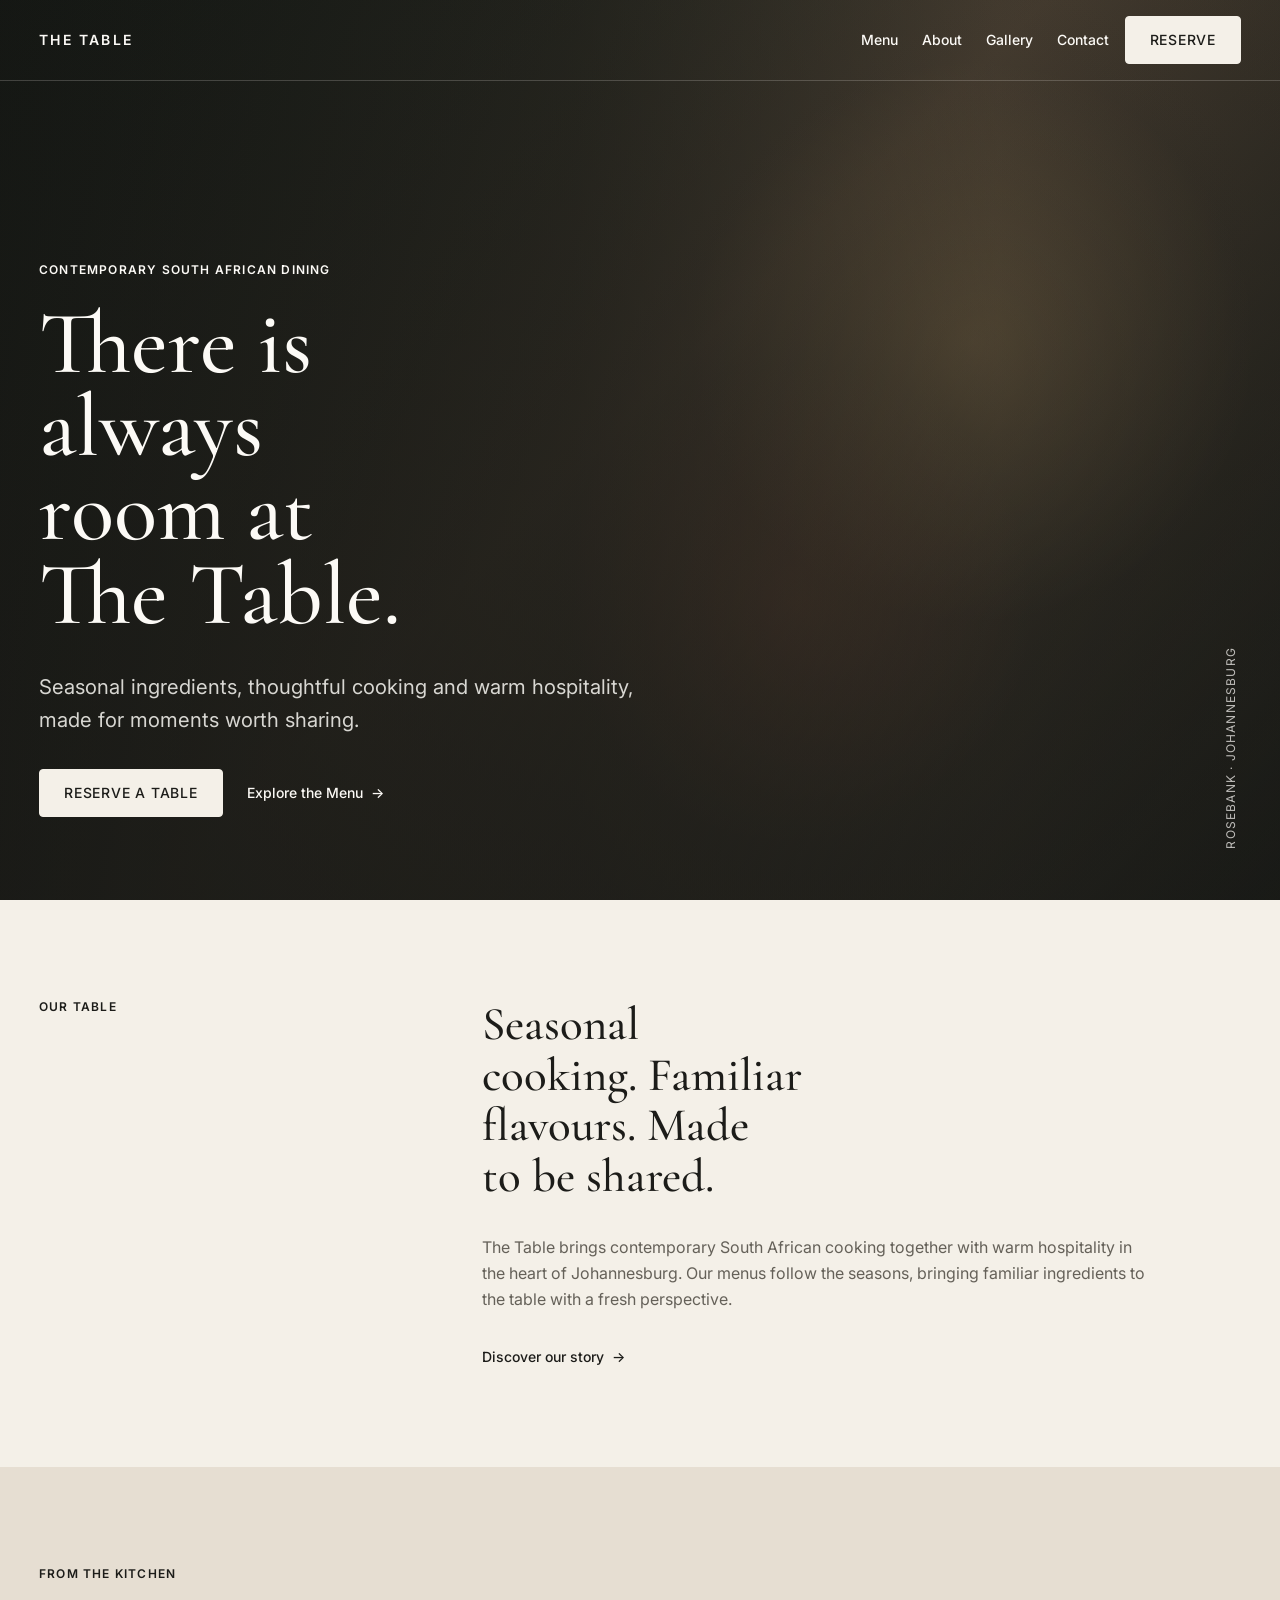
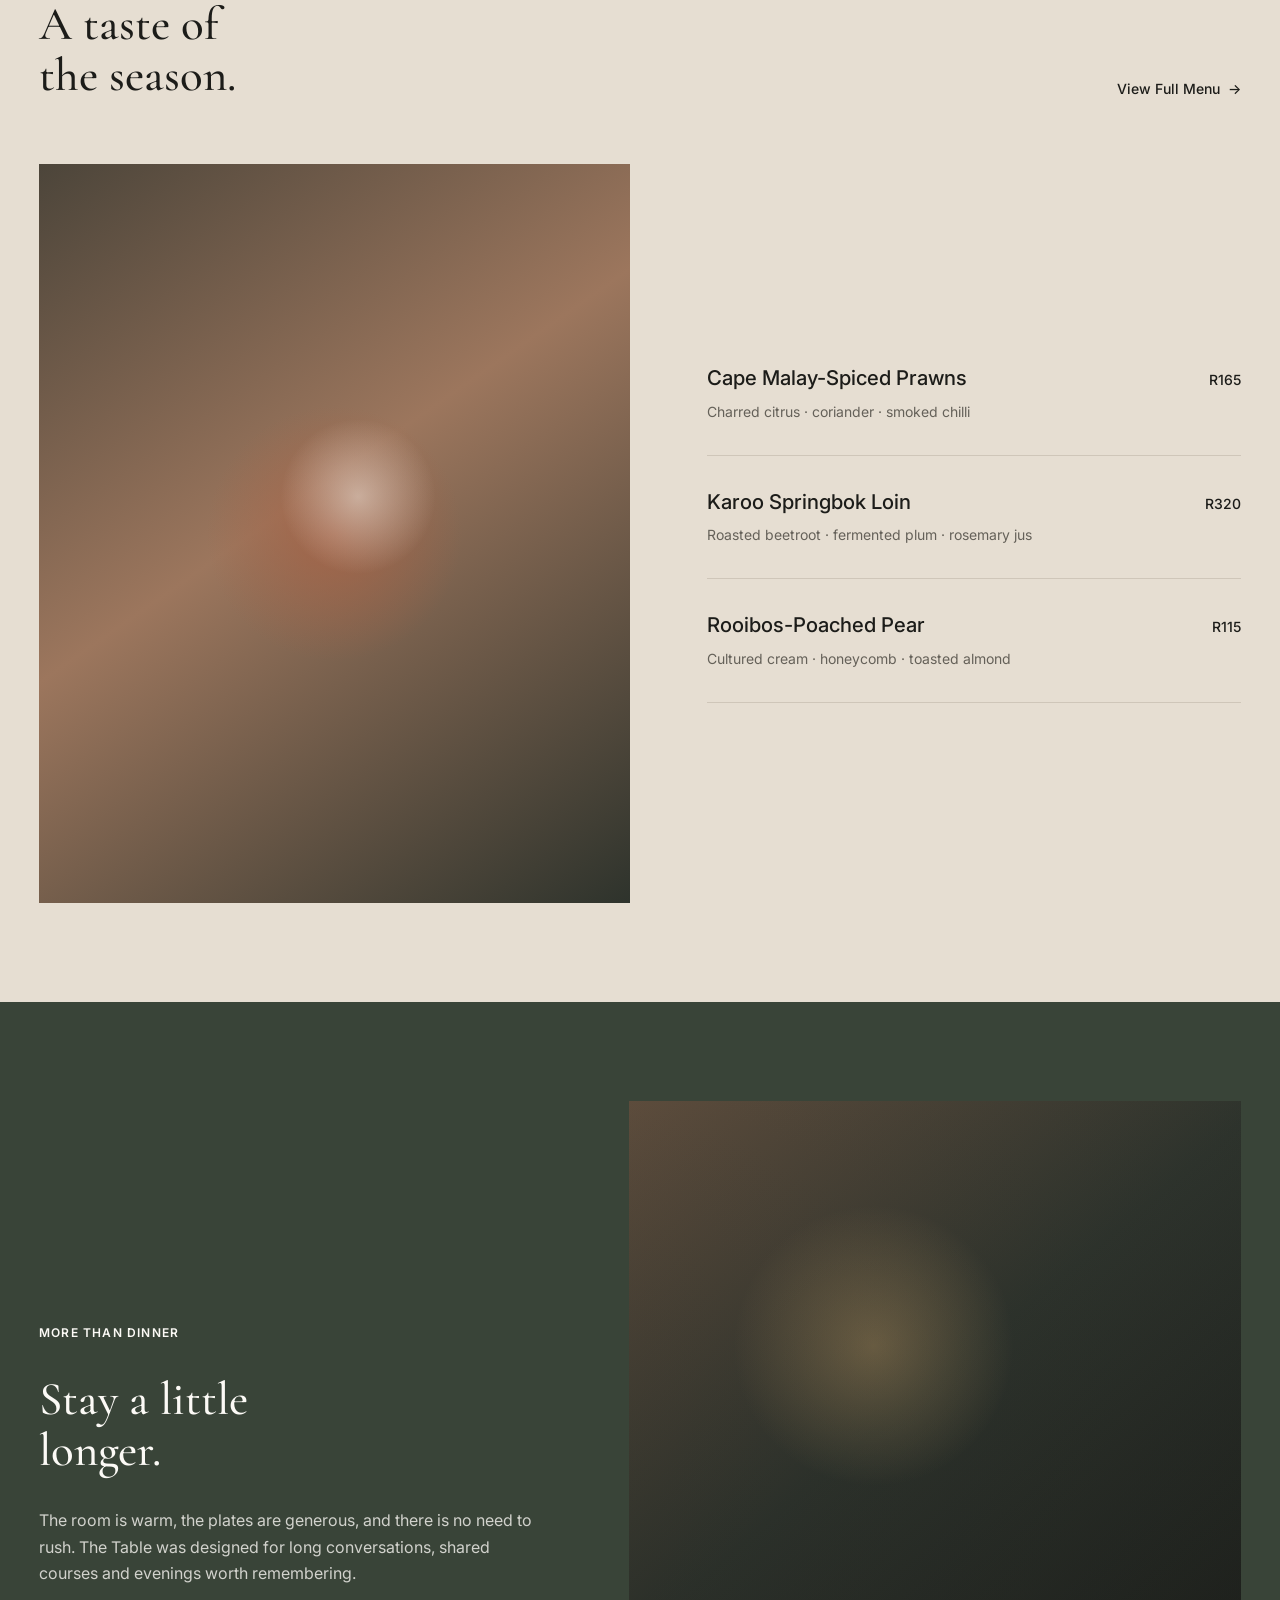
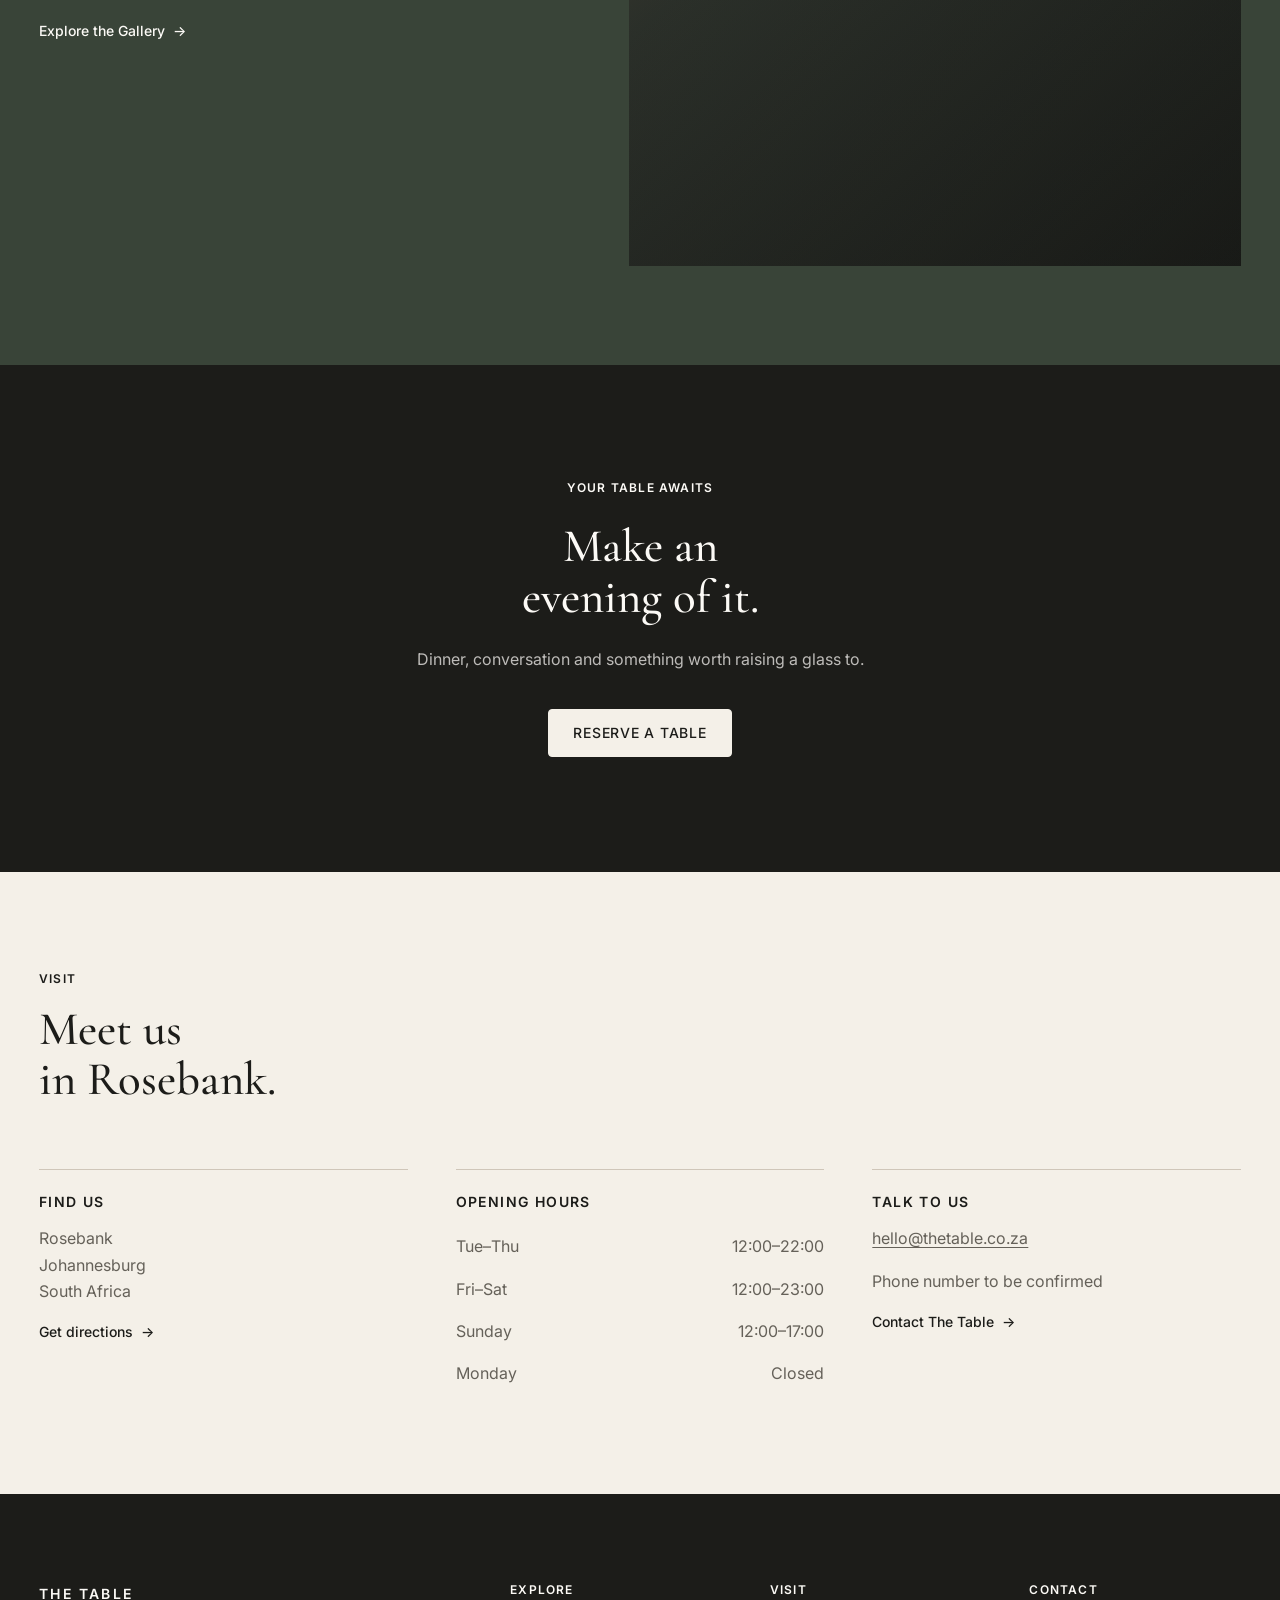
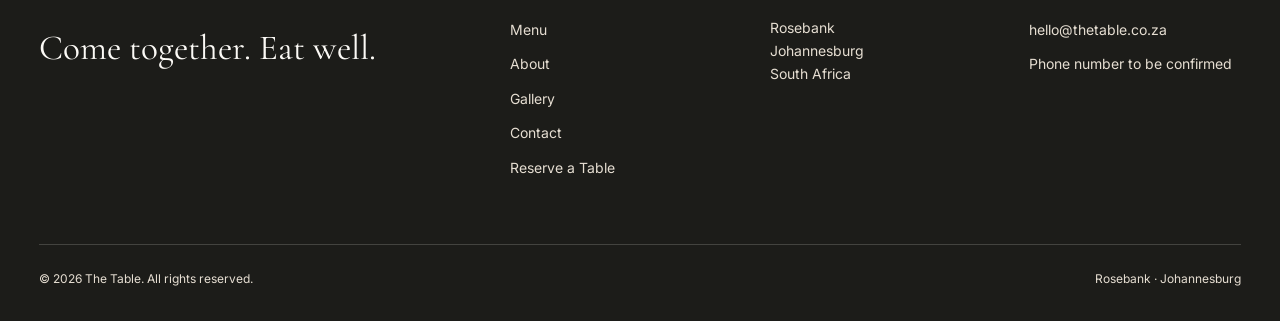
==== index.html @ 28e7a20c "Initial commit for V1" ====
<!DOCTYPE html>
<html lang="en">
  <head>
    <meta charset="utf-8">
    <meta name="viewport" content="width=device-width, initial-scale=1">
    <meta name="description" content="The Table is a contemporary South African restaurant in Rosebank, Johannesburg, centred on seasonal cooking and warm hospitality.">
    <meta name="theme-color" content="#1c1c19">
    <title>The Table | Contemporary South African Dining</title>

    <link rel="preconnect" href="https://fonts.googleapis.com">
    <link rel="preconnect" href="https://fonts.gstatic.com" crossorigin>
    <link href="https://fonts.googleapis.com/css2?family=Cormorant+Garamond:wght@400;500;600&family=Inter:wght@400;500;600&display=swap" rel="stylesheet">

    <link rel="stylesheet" href="css/reset.css">
    <link rel="stylesheet" href="css/tokens.css">
    <link rel="stylesheet" href="css/base.css">
    <link rel="stylesheet" href="css/layout.css">
    <link rel="stylesheet" href="css/components.css">
    <link rel="stylesheet" href="css/utilities.css">
    <link rel="stylesheet" href="css/pages/home.css">
  </head>

  <body>
    <a class="skip-link" href="#main-content">Skip to main content</a>

    <header class="site-header site-header--overlay">
      <div class="container site-header__inner">
        <a class="site-header__brand" href="index.html" aria-label="The Table home">THE TABLE</a>

        <nav class="site-nav" aria-label="Primary navigation">
          <ul class="site-nav__list" role="list">
            <li><a class="site-nav__link" href="menu.html">Menu</a></li>
            <li><a class="site-nav__link" href="about.html">About</a></li>
            <li><a class="site-nav__link" href="gallery.html">Gallery</a></li>
            <li><a class="site-nav__link" href="contact.html">Contact</a></li>
          </ul>
        </nav>

        <div class="site-header__actions">
          <a class="button button--primary" href="reservations.html">Reserve</a>
        </div>
      </div>
    </header>

    <main id="main-content">
      <section class="home-hero" aria-labelledby="home-hero-title">
        <div class="home-hero__media" aria-hidden="true"></div>
        <div class="container home-hero__inner">
          <div class="home-hero__content">
            <p class="eyebrow home-hero__eyebrow">Contemporary South African Dining</p>
            <h1 id="home-hero-title" class="home-hero__title">There is always room at The Table.</h1>
            <p class="home-hero__copy">Seasonal ingredients, thoughtful cooking and warm hospitality, made for moments worth sharing.</p>
            <div class="home-hero__actions">
              <a class="button button--hero-primary" href="reservations.html">Reserve a Table</a>
              <a class="text-link home-hero__text-link" href="menu.html">
                Explore the Menu
                <span class="text-link__arrow" aria-hidden="true">→</span>
              </a>
            </div>
          </div>

          <p class="home-hero__location">Rosebank · Johannesburg</p>
        </div>
      </section>

      <section class="section home-intro" aria-labelledby="home-intro-title">
        <div class="container home-intro__grid">
          <div>
            <p class="eyebrow">Our Table</p>
          </div>

          <div class="home-intro__content">
            <h2 id="home-intro-title">Seasonal cooking. Familiar flavours. Made to be shared.</h2>
            <p>The Table brings contemporary South African cooking together with warm hospitality in the heart of Johannesburg. Our menus follow the seasons, bringing familiar ingredients to the table with a fresh perspective.</p>
            <a class="text-link" href="about.html">
              Discover our story
              <span class="text-link__arrow" aria-hidden="true">→</span>
            </a>
          </div>
        </div>
      </section>

      <section class="section home-featured" aria-labelledby="home-featured-title">
        <div class="container">
          <div class="home-featured__heading">
            <div>
              <p class="eyebrow">From the Kitchen</p>
              <h2 id="home-featured-title">A taste of the season.</h2>
            </div>
            <a class="text-link home-featured__desktop-link" href="menu.html">
              View Full Menu
              <span class="text-link__arrow" aria-hidden="true">→</span>
            </a>
          </div>

          <div class="home-featured__layout">
            <figure class="home-featured__media">
              <div class="home-featured__media-surface" aria-hidden="true"></div>
            </figure>

            <div class="home-featured__dishes">
              <article class="featured-dish">
                <div class="featured-dish__header">
                  <h3 class="featured-dish__name">Cape Malay-Spiced Prawns</h3>
                  <p class="featured-dish__price">R165</p>
                </div>
                <p class="featured-dish__description">Charred citrus · coriander · smoked chilli</p>
              </article>

              <article class="featured-dish">
                <div class="featured-dish__header">
                  <h3 class="featured-dish__name">Karoo Springbok Loin</h3>
                  <p class="featured-dish__price">R320</p>
                </div>
                <p class="featured-dish__description">Roasted beetroot · fermented plum · rosemary jus</p>
              </article>

              <article class="featured-dish">
                <div class="featured-dish__header">
                  <h3 class="featured-dish__name">Rooibos-Poached Pear</h3>
                  <p class="featured-dish__price">R115</p>
                </div>
                <p class="featured-dish__description">Cultured cream · honeycomb · toasted almond</p>
              </article>

              <a class="text-link home-featured__mobile-link" href="menu.html">
                View Full Menu
                <span class="text-link__arrow" aria-hidden="true">→</span>
              </a>
            </div>
          </div>
        </div>
      </section>

      <section class="section home-atmosphere" aria-labelledby="home-atmosphere-title">
        <div class="container home-atmosphere__grid">
          <div class="home-atmosphere__content">
            <p class="eyebrow">More Than Dinner</p>
            <h2 id="home-atmosphere-title">Stay a little longer.</h2>
            <p>The room is warm, the plates are generous, and there is no need to rush. The Table was designed for long conversations, shared courses and evenings worth remembering.</p>
            <a class="text-link" href="gallery.html">
              Explore the Gallery
              <span class="text-link__arrow" aria-hidden="true">→</span>
            </a>
          </div>

          <figure class="home-atmosphere__media">
            <div class="home-atmosphere__media-surface" aria-hidden="true"></div>
          </figure>
        </div>
      </section>

      <section class="home-reservation" aria-labelledby="home-reservation-title">
        <div class="container home-reservation__inner">
          <p class="eyebrow">Your Table Awaits</p>
          <h2 id="home-reservation-title">Make an evening of it.</h2>
          <p>Dinner, conversation and something worth raising a glass to.</p>
          <a class="button button--light" href="reservations.html">Reserve a Table</a>
        </div>
      </section>

      <section class="section home-visit" aria-labelledby="home-visit-title">
        <div class="container">
          <div class="home-visit__heading">
            <p class="eyebrow">Visit</p>
            <h2 id="home-visit-title">Meet us in Rosebank.</h2>
          </div>

          <div class="home-visit__grid">
            <div class="home-visit__block">
              <h3>Find us</h3>
              <address>
                Rosebank<br>
                Johannesburg<br>
                South Africa
              </address>
              <a class="text-link" href="contact.html">
                Get directions
                <span class="text-link__arrow" aria-hidden="true">→</span>
              </a>
            </div>

            <div class="home-visit__block">
              <h3>Opening hours</h3>
              <dl class="home-hours">
                <div class="home-hours__row">
                  <dt>Tue–Thu</dt>
                  <dd>12:00–22:00</dd>
                </div>
                <div class="home-hours__row">
                  <dt>Fri–Sat</dt>
                  <dd>12:00–23:00</dd>
                </div>
                <div class="home-hours__row">
                  <dt>Sunday</dt>
                  <dd>12:00–17:00</dd>
                </div>
                <div class="home-hours__row">
                  <dt>Monday</dt>
                  <dd>Closed</dd>
                </div>
              </dl>
            </div>

            <div class="home-visit__block">
              <h3>Talk to us</h3>
              <a href="mailto:hello@thetable.co.za">hello@thetable.co.za</a>
              <p>Phone number to be confirmed</p>
              <a class="text-link" href="contact.html">
                Contact The Table
                <span class="text-link__arrow" aria-hidden="true">→</span>
              </a>
            </div>
          </div>
        </div>
      </section>
    </main>

    <footer class="site-footer">
      <div class="container site-footer__inner">
        <div class="site-footer__grid">
          <div class="site-footer__brand">
            <a class="site-footer__wordmark" href="index.html">THE TABLE</a>
            <p class="site-footer__tagline">Come together. Eat well.</p>
          </div>

          <div>
            <p class="site-footer__heading">Explore</p>
            <ul class="site-footer__list" role="list">
              <li><a class="site-footer__link" href="menu.html">Menu</a></li>
              <li><a class="site-footer__link" href="about.html">About</a></li>
              <li><a class="site-footer__link" href="gallery.html">Gallery</a></li>
              <li><a class="site-footer__link" href="contact.html">Contact</a></li>
              <li><a class="site-footer__link" href="reservations.html">Reserve a Table</a></li>
            </ul>
          </div>

          <div>
            <p class="site-footer__heading">Visit</p>
            <address class="site-footer__text">
              Rosebank<br>
              Johannesburg<br>
              South Africa
            </address>
          </div>

          <div>
            <p class="site-footer__heading">Contact</p>
            <ul class="site-footer__list" role="list">
              <li><a class="site-footer__link" href="mailto:hello@thetable.co.za">hello@thetable.co.za</a></li>
              <li><span class="site-footer__text">Phone number to be confirmed</span></li>
            </ul>
          </div>
        </div>

        <div class="site-footer__legal">
          <p>&copy; 2026 The Table. All rights reserved.</p>
          <p>Rosebank · Johannesburg</p>
        </div>
      </div>
    </footer>
  </body>
</html>
---- css/tokens.css ----
/* ==========================================================================
   Design Tokens
   Source of truth for visual constants used across The Table.
   ========================================================================== */

:root {
  /* Colours */
  --color-canvas: #f4f0e8;
  --color-surface: #e6ded2;
  --color-ink: #1c1c19;
  --color-ink-soft: #656159;
  --color-brand: #394438;
  --color-brand-hover: #2f382e;
  --color-clay: #a76245;
  --color-brass: #b79662;
  --color-border: #cfc6b9;
  --color-white-soft: #fcfaf6;
  --color-error: #9a3f32;
  --color-success: #456249;

  /* Typography */
  --font-display: "Cormorant Garamond", Georgia, serif;
  --font-body: "Inter", Arial, Helvetica, sans-serif;

  --text-xs: 0.75rem;
  --text-sm: 0.875rem;
  --text-base: 1rem;
  --text-lg: clamp(1.125rem, 1.03rem + 0.3vw, 1.3125rem);
  --text-h4: clamp(1.35rem, 1.2rem + 0.55vw, 1.625rem);
  --text-h3: clamp(1.75rem, 1.52rem + 0.85vw, 2.25rem);
  --text-h2: clamp(2.125rem, 1.65rem + 1.6vw, 3.25rem);
  --text-h1: clamp(2.5rem, 1.95rem + 2.15vw, 4rem);
  --text-display: clamp(3rem, 2.1rem + 3.5vw, 4.75rem);
  --text-display-xl: clamp(3.25rem, 2.05rem + 4.4vw, 6rem);

  --line-display: 1;
  --line-heading: 1.08;
  --line-body: 1.65;
  --line-interface: 1.4;

  --tracking-label: 0.1em;
  --tracking-button: 0.055em;

  /* Spacing */
  --space-2xs: 0.25rem;
  --space-xs: 0.5rem;
  --space-sm: 0.75rem;
  --space-md: 1rem;
  --space-lg: 1.5rem;
  --space-xl: 2rem;
  --space-2xl: 3rem;
  --space-3xl: 4rem;
  --space-4xl: 6rem;
  --space-5xl: 8rem;
  --space-6xl: 10rem;

  /* Layout */
  --container-reading: 42.5rem;
  --container-standard: 77.5rem;
  --container-wide: 90rem;
  --page-gutter: clamp(1.25rem, 0.72rem + 2.15vw, 6rem);
  --section-space: clamp(4rem, 2.6rem + 4.5vw, 10rem);

  /* Borders and radii */
  --border-default: 1px solid var(--color-border);
  --radius-sm: 0.125rem;
  --radius-md: 0.25rem;
  --radius-soft: 0.5rem;
  --radius-lg: 0.75rem;

  /* Motion */
  --duration-fast: 150ms;
  --duration-standard: 250ms;
  --duration-smooth: 400ms;
  --duration-editorial: 600ms;
  --ease-standard: ease-out;

  /* Layering */
  --z-header: 100;
  --z-overlay: 200;
  --z-modal: 300;
}
---- css/base.css ----
/* ==========================================================================
   Base Styles
   Global element behaviour and typography.
   ========================================================================== */

html {
  color-scheme: light;
  scroll-behavior: smooth;
  background: var(--color-canvas);
}

body {
  font-family: var(--font-body);
  font-size: var(--text-base);
  line-height: var(--line-body);
  color: var(--color-ink);
  background: var(--color-canvas);
  text-rendering: optimizeLegibility;
}

main {
  display: block;
}

h1,
h2,
h3,
h4 {
  font-family: var(--font-display);
  font-weight: 500;
  color: inherit;
  text-wrap: balance;
}

h1 {
  font-size: var(--text-h1);
  line-height: var(--line-display);
}

h2 {
  font-size: var(--text-h2);
  line-height: var(--line-heading);
}

h3 {
  font-size: var(--text-h3);
  line-height: var(--line-heading);
}

h4 {
  font-size: var(--text-h4);
  line-height: var(--line-heading);
}

p {
  max-width: 72ch;
}

a {
  color: inherit;
  text-decoration-thickness: 0.08em;
  text-underline-offset: 0.2em;
}

a:hover {
  text-decoration-thickness: 0.12em;
}

button,
input,
select,
textarea {
  color: inherit;
}

button {
  border: 0;
}

::selection {
  color: var(--color-white-soft);
  background: var(--color-brand);
}

:focus-visible {
  outline: 2px solid var(--color-brand);
  outline-offset: 3px;
}

.skip-link {
  position: fixed;
  top: var(--space-md);
  left: var(--space-md);
  z-index: var(--z-modal);
  padding: var(--space-sm) var(--space-md);
  color: var(--color-white-soft);
  background: var(--color-ink);
  border-radius: var(--radius-md);
  transform: translateY(-200%);
  transition: transform var(--duration-fast) var(--ease-standard);
}

.skip-link:focus {
  transform: translateY(0);
}

.eyebrow {
  font-family: var(--font-body);
  font-size: var(--text-xs);
  font-weight: 600;
  line-height: var(--line-interface);
  letter-spacing: var(--tracking-label);
  text-transform: uppercase;
}

address {
  font-style: normal;
}

@media (prefers-reduced-motion: reduce) {
  html {
    scroll-behavior: auto;
  }

  *,
  *::before,
  *::after {
    scroll-behavior: auto !important;
    transition-duration: 0.01ms !important;
    animation-duration: 0.01ms !important;
    animation-iteration-count: 1 !important;
  }
}
---- css/layout.css ----
/* ==========================================================================
   Layout
   Shared structural primitives only.
   ========================================================================== */

.container,
.container--wide,
.container--reading {
  width: min(100% - (2 * var(--page-gutter)), var(--container-standard));
  margin-inline: auto;
}

.container--wide {
  width: min(100% - (2 * var(--page-gutter)), var(--container-wide));
}

.container--reading {
  width: min(100% - (2 * var(--page-gutter)), var(--container-reading));
}

.section {
  padding-block: var(--section-space);
}

.section--compact {
  padding-block: clamp(3rem, 2.2rem + 2.5vw, 6rem);
}

.section--dark {
  color: var(--color-white-soft);
  background: var(--color-ink);
}

.section--olive {
  color: var(--color-white-soft);
  background: var(--color-brand);
}

.stack {
  display: flex;
  flex-direction: column;
}

.stack--sm {
  gap: var(--space-sm);
}

.stack--md {
  gap: var(--space-md);
}

.stack--lg {
  gap: var(--space-lg);
}

.stack--xl {
  gap: var(--space-xl);
}

.cluster {
  display: flex;
  flex-wrap: wrap;
  align-items: center;
  gap: var(--space-md);
}

.split {
  display: grid;
  gap: var(--space-2xl);
}

.page-shell {
  min-height: 50vh;
}

@media (min-width: 48rem) {
  .split {
    grid-template-columns: repeat(2, minmax(0, 1fr));
    gap: var(--space-3xl);
  }
}
---- css/components.css ----
/* ==========================================================================
   Components
   Shared interface patterns used by multiple pages.
   ========================================================================== */

/* Site header */
.site-header {
  position: relative;
  z-index: var(--z-header);
  color: var(--color-ink);
  background: var(--color-canvas);
  border-bottom: var(--border-default);
}

.site-header--overlay {
  position: absolute;
  inset: 0 0 auto;
  color: var(--color-white-soft);
  background: transparent;
  border-bottom-color: rgba(244, 240, 232, 0.2);
}

.site-header__inner {
  display: grid;
  gap: var(--space-md);
  align-items: center;
  min-height: 4.5rem;
  padding-block: var(--space-md);
}

.site-header__brand {
  justify-self: start;
  font-family: var(--font-body);
  font-size: var(--text-sm);
  font-weight: 600;
  line-height: 1;
  letter-spacing: 0.16em;
  text-decoration: none;
}

.site-nav {
  min-width: 0;
}

.site-nav__list {
  display: flex;
  flex-wrap: wrap;
  gap: var(--space-sm) var(--space-lg);
  margin: 0;
  padding: 0;
  list-style: none;
}

.site-nav__link {
  position: relative;
  display: inline-flex;
  align-items: center;
  min-height: 2.75rem;
  font-size: var(--text-sm);
  font-weight: 500;
  line-height: var(--line-interface);
  text-decoration: none;
}

.site-nav__link::after {
  content: "";
  position: absolute;
  right: 0;
  bottom: 0.45rem;
  left: 0;
  height: 1px;
  background: currentColor;
  transform: scaleX(0);
  transform-origin: right;
  transition: transform var(--duration-standard) var(--ease-standard);
}

.site-nav__link:hover::after,
.site-nav__link[aria-current="page"]::after {
  transform: scaleX(1);
  transform-origin: left;
}

.site-header__actions {
  justify-self: start;
}

/* Buttons and action links */
.button {
  display: inline-flex;
  min-height: 3rem;
  align-items: center;
  justify-content: center;
  gap: var(--space-xs);
  padding: 0.75rem 1.5rem;
  font-size: var(--text-sm);
  font-weight: 500;
  line-height: 1;
  letter-spacing: var(--tracking-button);
  text-decoration: none;
  text-transform: uppercase;
  cursor: pointer;
  border: 1px solid transparent;
  border-radius: var(--radius-md);
  transition:
    color var(--duration-standard) var(--ease-standard),
    background-color var(--duration-standard) var(--ease-standard),
    border-color var(--duration-standard) var(--ease-standard);
}

.button--primary {
  color: var(--color-white-soft);
  background: var(--color-brand);
  border-color: var(--color-brand);
}

.button--primary:hover {
  background: var(--color-brand-hover);
  border-color: var(--color-brand-hover);
}

.site-header--overlay .button--primary {
  color: var(--color-ink);
  background: var(--color-canvas);
  border-color: var(--color-canvas);
}

.site-header--overlay .button--primary:hover {
  background: var(--color-surface);
  border-color: var(--color-surface);
}

.text-link {
  display: inline-flex;
  align-items: center;
  gap: var(--space-xs);
  font-size: var(--text-sm);
  font-weight: 500;
  text-decoration: none;
}

.text-link__arrow {
  transition: transform var(--duration-standard) var(--ease-standard);
}

.text-link:hover .text-link__arrow {
  transform: translateX(0.25rem);
}

/* Foundation page shell */
.foundation-placeholder {
  display: grid;
  min-height: 50vh;
  place-items: center;
  padding-block: var(--section-space);
}

.foundation-placeholder__inner {
  width: min(100% - (2 * var(--page-gutter)), var(--container-reading));
}

.foundation-placeholder__copy {
  margin-top: var(--space-lg);
  color: var(--color-ink-soft);
}


/* Shared forms */
.form-field {
  display: grid;
  gap: var(--space-xs);
}

.form-field label {
  font-size: var(--text-xs);
  font-weight: 600;
  letter-spacing: var(--tracking-label);
  text-transform: uppercase;
}

.form-field input,
.form-field select,
.form-field textarea {
  width: 100%;
  color: var(--color-ink);
  background: var(--color-white-soft);
  border: var(--border-default);
  border-radius: var(--radius-md);
}

.form-field input,
.form-field select {
  min-height: 3.5rem;
  padding-inline: var(--space-md);
}

.form-field textarea {
  min-height: 10rem;
  padding: var(--space-md);
}

.form-field input:focus,
.form-field select:focus,
.form-field textarea:focus {
  border-color: var(--color-brand);
}

.form-field__help {
  color: var(--color-ink-soft);
  font-size: var(--text-sm);
}

.button:disabled,
.button[aria-disabled="true"] {
  cursor: not-allowed;
  opacity: 0.55;
}

/* Footer */
.site-footer {
  color: var(--color-white-soft);
  background: var(--color-ink);
}

.site-footer__inner {
  padding-block: clamp(4rem, 3rem + 3vw, 7rem) var(--space-xl);
}

.site-footer__grid {
  display: grid;
  gap: var(--space-2xl);
}

.site-footer__brand {
  max-width: 24rem;
}

.site-footer__wordmark {
  display: inline-block;
  margin-bottom: var(--space-lg);
  font-size: var(--text-sm);
  font-weight: 600;
  letter-spacing: 0.16em;
  text-decoration: none;
}

.site-footer__tagline {
  font-family: var(--font-display);
  font-size: var(--text-h3);
  line-height: var(--line-heading);
}

.site-footer__heading {
  margin-bottom: var(--space-md);
  font-size: var(--text-xs);
  font-weight: 600;
  letter-spacing: var(--tracking-label);
  text-transform: uppercase;
}

.site-footer__list {
  display: grid;
  gap: var(--space-xs);
  margin: 0;
  padding: 0;
  list-style: none;
}

.site-footer__link {
  color: var(--color-surface);
  font-size: var(--text-sm);
  text-decoration: none;
}

.site-footer__link:hover {
  color: var(--color-white-soft);
  text-decoration: underline;
  text-underline-offset: 0.2em;
}

.site-footer__text {
  color: var(--color-surface);
  font-size: var(--text-sm);
}

.site-footer__legal {
  display: flex;
  flex-wrap: wrap;
  justify-content: space-between;
  gap: var(--space-md);
  margin-top: var(--space-3xl);
  padding-top: var(--space-lg);
  color: var(--color-surface);
  font-size: var(--text-xs);
  border-top: 1px solid rgba(244, 240, 232, 0.18);
}

@media (min-width: 48rem) {
  .site-header__inner {
    grid-template-columns: auto 1fr auto;
    min-height: 5rem;
    padding-block: 0;
  }

  .site-nav {
    justify-self: end;
  }

  .site-header__actions {
    justify-self: end;
  }

  .site-footer__grid {
    grid-template-columns: minmax(14rem, 2fr) repeat(3, minmax(9rem, 1fr));
  }
}
---- css/utilities.css ----
/* ==========================================================================
   Utilities
   Keep this file intentionally small.
   ========================================================================== */

.visually-hidden {
  position: absolute !important;
  width: 1px !important;
  height: 1px !important;
  padding: 0 !important;
  margin: -1px !important;
  overflow: hidden !important;
  clip: rect(0, 0, 0, 0) !important;
  white-space: nowrap !important;
  border: 0 !important;
}

.text-center {
  text-align: center;
}
---- css/pages/home.css ----
/* ==========================================================================
   Home Page
   Page-specific composition for the locked Home architecture.
   ========================================================================== */

.home-hero {
  position: relative;
  display: grid;
  min-height: 100svh;
  overflow: hidden;
  color: var(--color-white-soft);
  background: var(--color-ink);
}

.home-hero__media {
  position: absolute;
  inset: 0;
  background:
    linear-gradient(90deg, rgba(18, 20, 17, 0.9) 0%, rgba(18, 20, 17, 0.64) 45%, rgba(18, 20, 17, 0.24) 78%, rgba(18, 20, 17, 0.34) 100%),
    radial-gradient(circle at 76% 38%, rgba(183, 150, 98, 0.38), transparent 25%),
    radial-gradient(circle at 62% 67%, rgba(167, 98, 69, 0.28), transparent 24%),
    linear-gradient(135deg, #263028 0%, #594b3b 48%, #181a16 100%);
}

.home-hero__media::after {
  content: "";
  position: absolute;
  inset: 0;
  background: linear-gradient(180deg, rgba(28, 28, 25, 0.1), rgba(28, 28, 25, 0.48));
}

.home-hero__inner {
  position: relative;
  z-index: 1;
  display: flex;
  flex-direction: column;
  justify-content: flex-end;
  min-height: 100svh;
  padding-top: 9rem;
  padding-bottom: clamp(3rem, 4vw, 5rem);
}

.home-hero__content {
  width: min(100%, 49rem);
}

.home-hero__eyebrow {
  margin-bottom: var(--space-lg);
}

.home-hero__title {
  max-width: 10ch;
  font-size: var(--text-display-xl);
  line-height: 0.94;
}

.home-hero__copy {
  max-width: 38rem;
  margin-top: var(--space-xl);
  font-size: var(--text-lg);
  color: rgba(252, 250, 246, 0.84);
}

.home-hero__actions {
  display: flex;
  flex-direction: column;
  align-items: flex-start;
  gap: var(--space-lg);
  margin-top: var(--space-xl);
}

.button--hero-primary,
.button--light {
  color: var(--color-ink);
  background: var(--color-canvas);
  border-color: var(--color-canvas);
}

.button--hero-primary:hover,
.button--light:hover {
  background: var(--color-surface);
  border-color: var(--color-surface);
}

.home-hero__text-link {
  color: var(--color-white-soft);
}

.home-hero__location {
  margin-top: var(--space-3xl);
  font-size: var(--text-xs);
  letter-spacing: var(--tracking-label);
  text-transform: uppercase;
  color: rgba(252, 250, 246, 0.72);
}

/* Introduction */
.home-intro__grid {
  display: grid;
  gap: var(--space-xl);
}

.home-intro__content {
  display: grid;
  gap: var(--space-xl);
}

.home-intro__content h2 {
  max-width: 15ch;
}

.home-intro__content p {
  max-width: 42rem;
  color: var(--color-ink-soft);
}

.home-intro__content .text-link {
  justify-self: start;
}

/* Featured menu */
.home-featured {
  background: var(--color-surface);
}

.home-featured__heading {
  display: flex;
  align-items: end;
  justify-content: space-between;
  gap: var(--space-xl);
  margin-bottom: var(--space-3xl);
}

.home-featured__heading .eyebrow {
  margin-bottom: var(--space-md);
}

.home-featured__heading h2 {
  max-width: 12ch;
}

.home-featured__desktop-link {
  display: none;
}

.home-featured__layout {
  display: grid;
  gap: var(--space-2xl);
}

.home-featured__media {
  margin: 0;
}

.home-featured__media-surface {
  aspect-ratio: 4 / 5;
  min-height: 24rem;
  background:
    radial-gradient(circle at 54% 45%, rgba(244, 240, 232, 0.5), transparent 15%),
    radial-gradient(circle at 50% 50%, rgba(167, 98, 69, 0.78), transparent 27%),
    linear-gradient(145deg, #4c453a 0%, #9c765d 45%, #2e332c 100%);
}

.home-featured__dishes {
  display: grid;
  align-content: center;
}

.featured-dish {
  padding-block: var(--space-xl);
  border-bottom: var(--border-default);
}

.featured-dish:first-child {
  padding-top: 0;
}

.featured-dish__header {
  display: grid;
  grid-template-columns: minmax(0, 1fr) auto;
  gap: var(--space-md);
  align-items: baseline;
}

.featured-dish__name {
  font-family: var(--font-body);
  font-size: var(--text-lg);
  font-weight: 500;
  line-height: 1.35;
}

.featured-dish__price {
  font-size: var(--text-sm);
  font-weight: 500;
}

.featured-dish__description {
  margin-top: var(--space-xs);
  font-size: var(--text-sm);
  color: var(--color-ink-soft);
}

.home-featured__mobile-link {
  justify-self: start;
  margin-top: var(--space-xl);
}

/* Atmosphere */
.home-atmosphere {
  color: var(--color-white-soft);
  background: var(--color-brand);
}

.home-atmosphere__grid {
  display: grid;
  gap: var(--space-2xl);
}

.home-atmosphere__content {
  display: grid;
  align-content: center;
  gap: var(--space-xl);
}

.home-atmosphere__content h2 {
  max-width: 10ch;
}

.home-atmosphere__content p:not(.eyebrow) {
  max-width: 38rem;
  color: rgba(252, 250, 246, 0.78);
}

.home-atmosphere__content .text-link {
  justify-self: start;
}

.home-atmosphere__media {
  margin: 0;
}

.home-atmosphere__media-surface {
  aspect-ratio: 4 / 5;
  min-height: 25rem;
  background:
    linear-gradient(180deg, rgba(28, 28, 25, 0.08), rgba(28, 28, 25, 0.3)),
    radial-gradient(circle at 40% 32%, rgba(183, 150, 98, 0.48), transparent 22%),
    linear-gradient(140deg, #62503f 0%, #2f352e 42%, #171916 100%);
}

/* Reservation CTA */
.home-reservation {
  color: var(--color-white-soft);
  background: var(--color-ink);
}

.home-reservation__inner {
  display: grid;
  justify-items: start;
  gap: var(--space-lg);
  padding-block: clamp(5rem, 4rem + 4vw, 9rem);
}

.home-reservation__inner h2 {
  max-width: 13ch;
}

.home-reservation__inner > p:not(.eyebrow) {
  color: rgba(252, 250, 246, 0.72);
}

.home-reservation__inner .button {
  margin-top: var(--space-sm);
}

/* Visit */
.home-visit__heading {
  display: grid;
  gap: var(--space-md);
  margin-bottom: var(--space-3xl);
}

.home-visit__heading h2 {
  max-width: 12ch;
}

.home-visit__grid {
  display: grid;
  gap: var(--space-2xl);
}

.home-visit__block {
  display: grid;
  align-content: start;
  gap: var(--space-md);
  padding-top: var(--space-lg);
  border-top: var(--border-default);
}

.home-visit__block h3 {
  font-family: var(--font-body);
  font-size: var(--text-sm);
  font-weight: 600;
  letter-spacing: var(--tracking-label);
  text-transform: uppercase;
}

.home-visit__block address,
.home-visit__block p,
.home-visit__block > a:not(.text-link) {
  color: var(--color-ink-soft);
}

.home-hours {
  margin: 0;
}

.home-hours__row {
  display: flex;
  justify-content: space-between;
  gap: var(--space-lg);
  padding-block: var(--space-xs);
  color: var(--color-ink-soft);
}

.home-hours__row dt,
.home-hours__row dd {
  margin: 0;
}

@media (min-width: 36rem) {
  .home-hero__actions {
    flex-direction: row;
    align-items: center;
  }
}

@media (min-width: 48rem) {
  .home-intro__grid {
    grid-template-columns: minmax(8rem, 1fr) minmax(0, 2fr);
    gap: var(--space-3xl);
  }

  .home-featured__desktop-link {
    display: inline-flex;
  }

  .home-featured__mobile-link {
    display: none;
  }

  .home-featured__layout {
    grid-template-columns: minmax(0, 1.05fr) minmax(20rem, 0.95fr);
    gap: clamp(3rem, 6vw, 7rem);
    align-items: center;
  }

  .home-atmosphere__grid {
    grid-template-columns: minmax(0, 0.9fr) minmax(0, 1.1fr);
    gap: clamp(3rem, 7vw, 8rem);
    align-items: center;
  }

  .home-atmosphere__media {
    order: 2;
  }

  .home-visit__grid {
    grid-template-columns: repeat(3, minmax(0, 1fr));
    gap: var(--space-2xl);
  }
}

@media (min-width: 64rem) {
  .home-hero__content {
    padding-bottom: var(--space-xl);
  }

  .home-hero__location {
    position: absolute;
    right: 0;
    bottom: clamp(3rem, 4vw, 5rem);
    margin-top: 0;
    writing-mode: vertical-rl;
    transform: rotate(180deg);
  }

  .home-featured__media-surface,
  .home-atmosphere__media-surface {
    min-height: 34rem;
  }

  .home-reservation__inner {
    justify-items: center;
    text-align: center;
  }
}
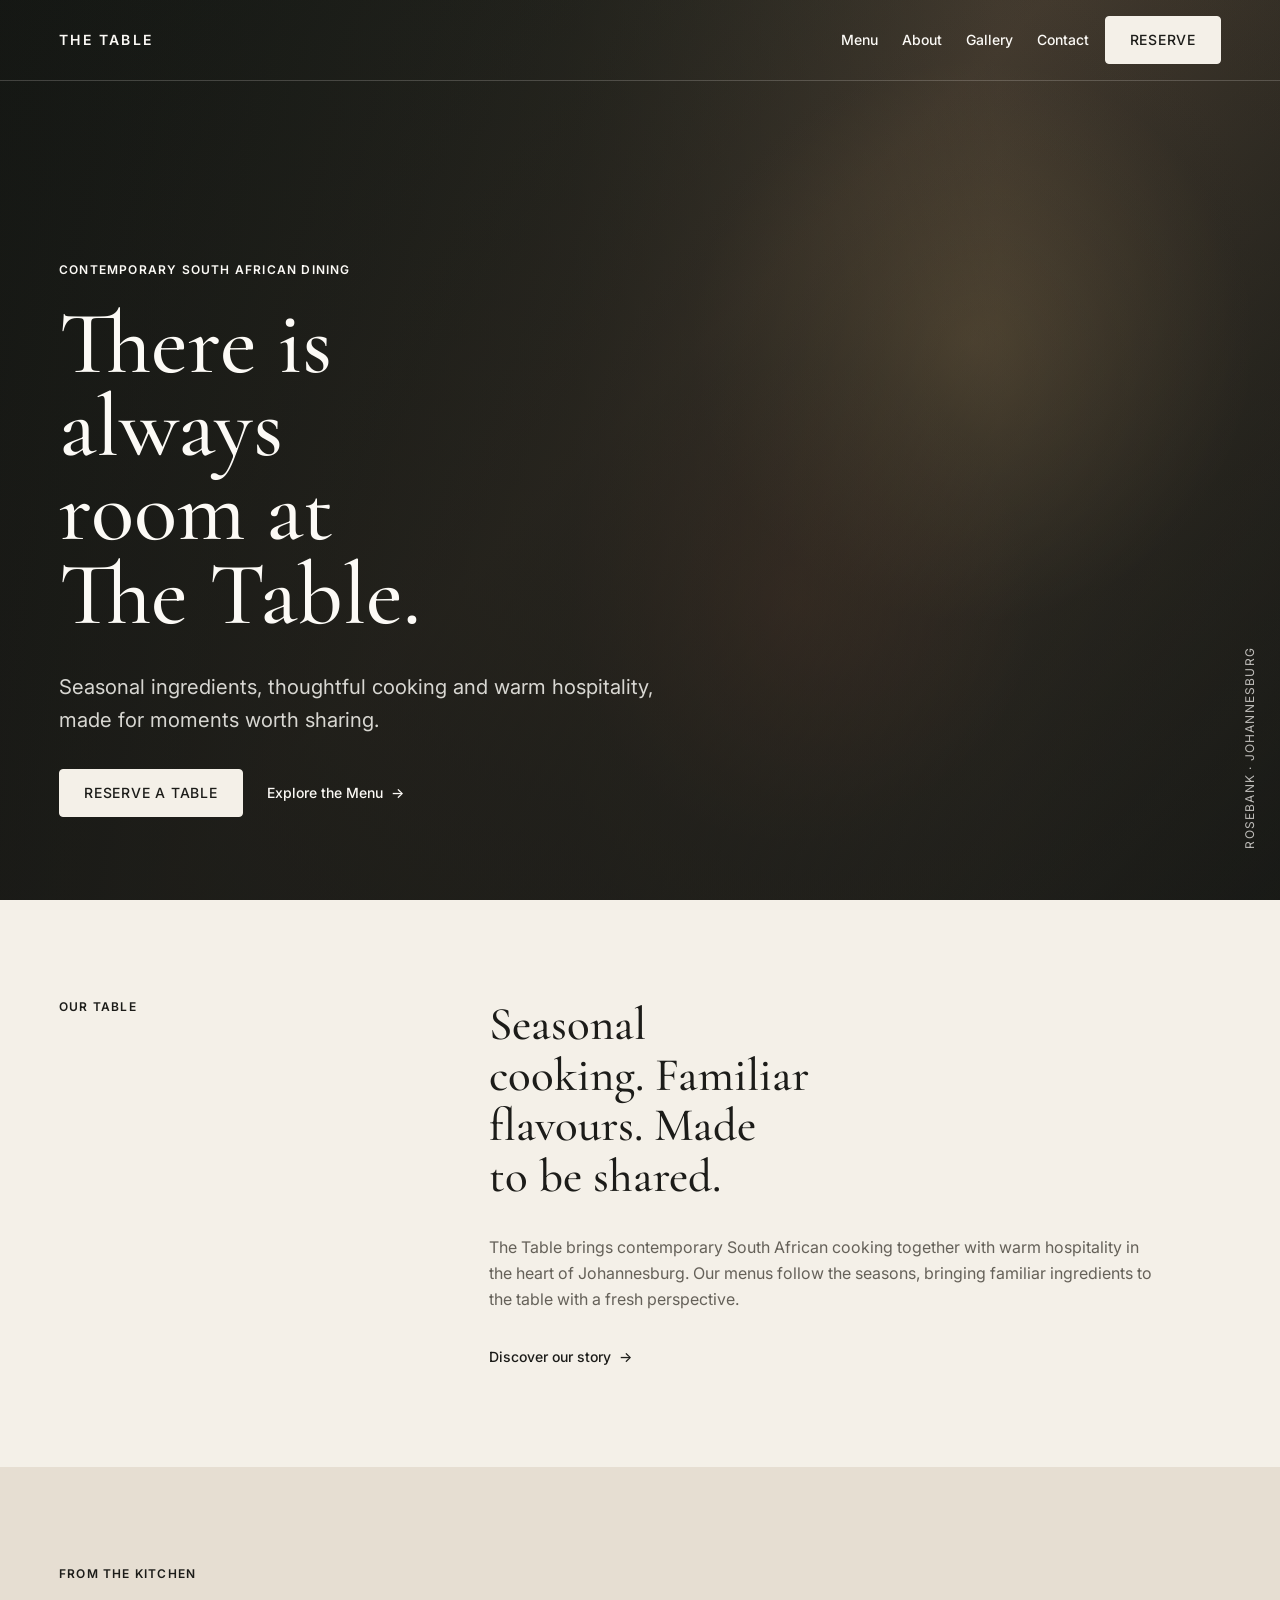
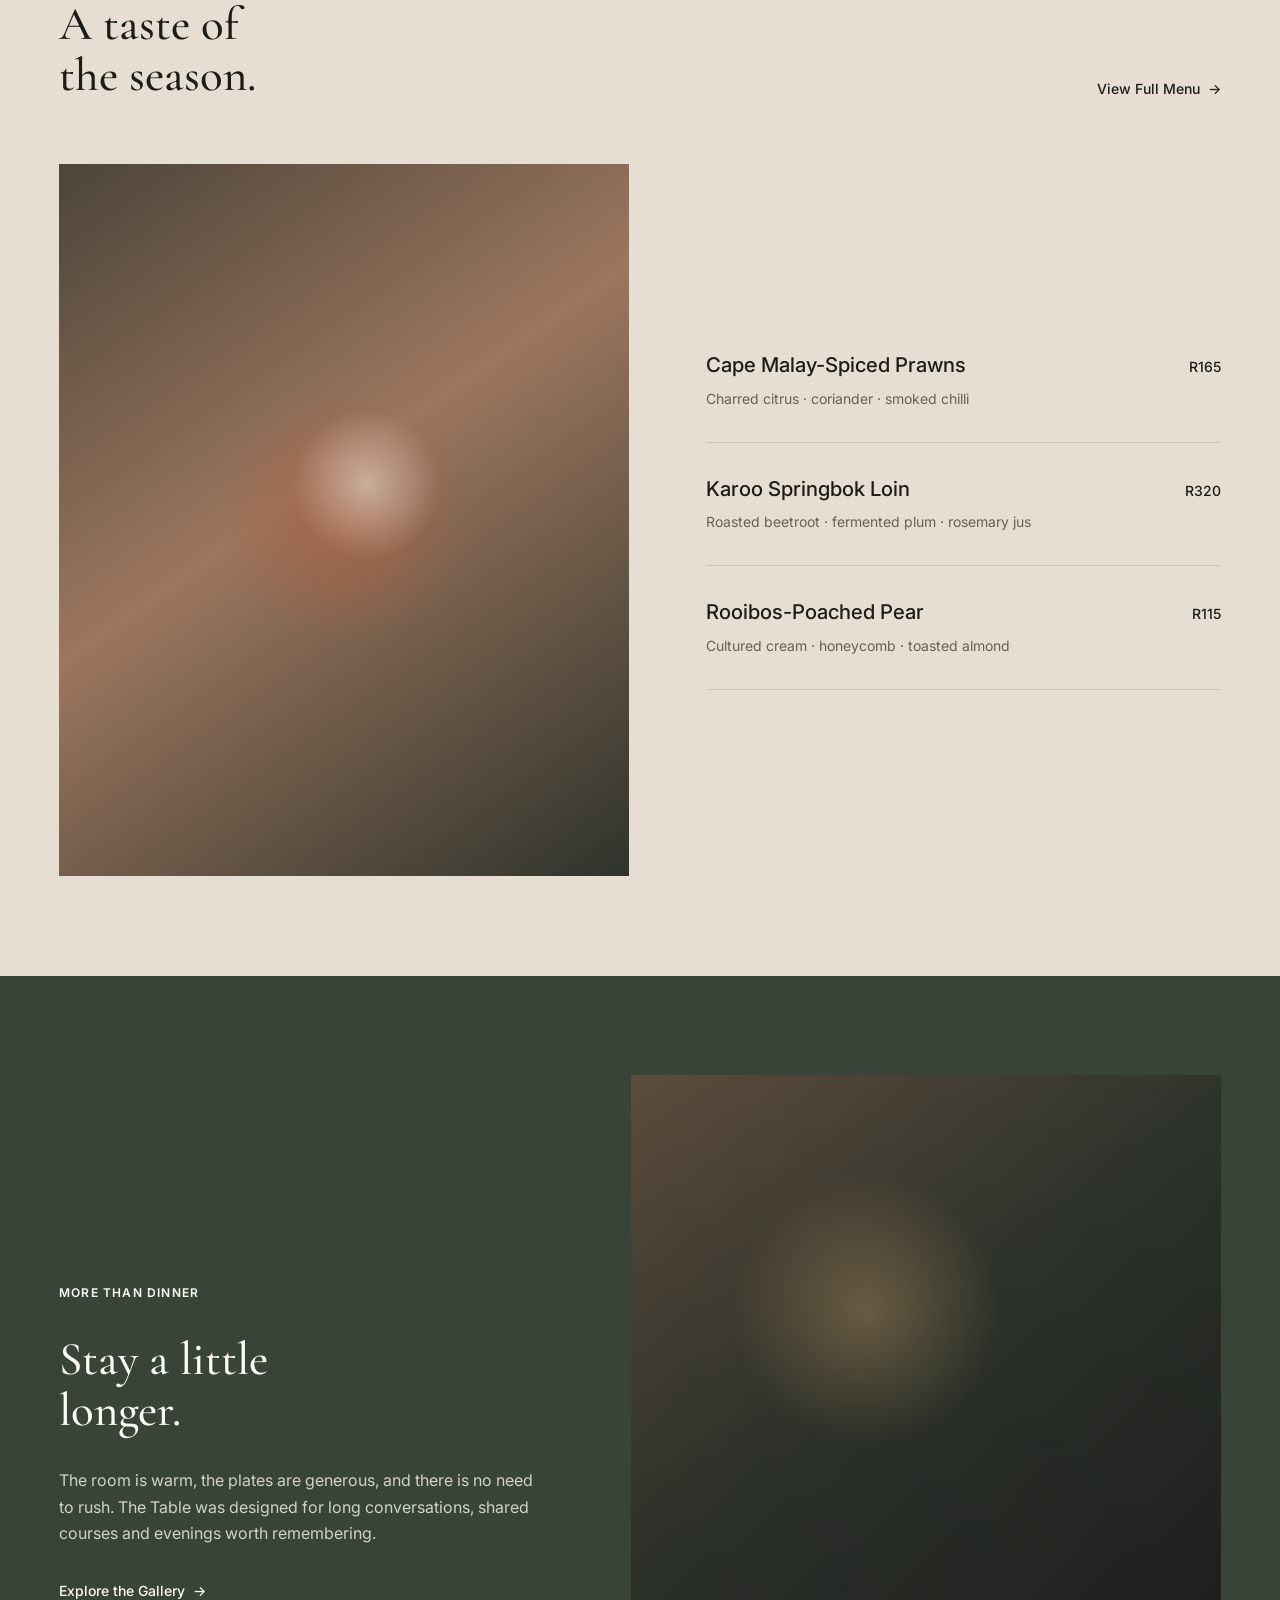
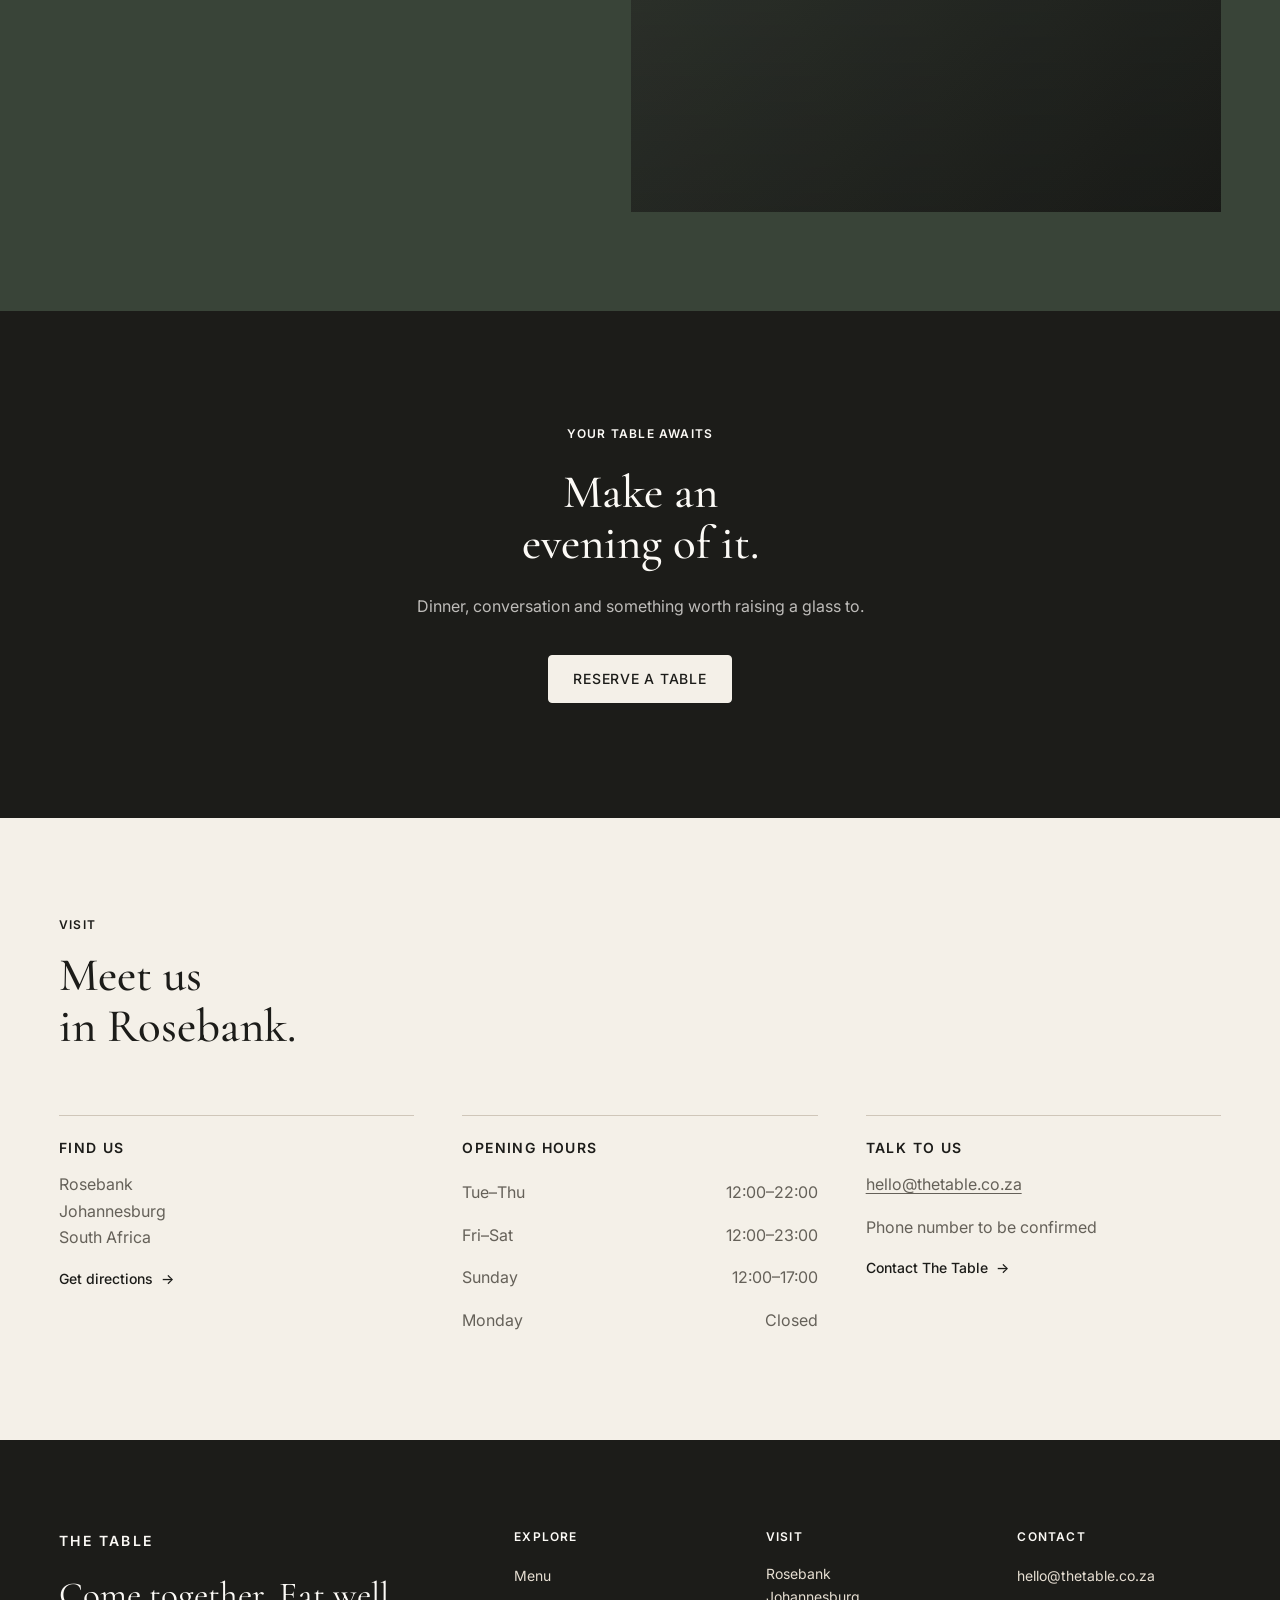
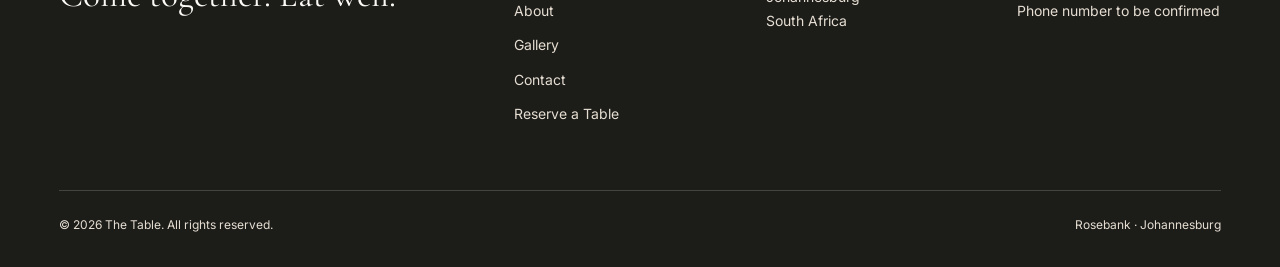
==== commit c7b9ee10: "second  commit, with hamburger fixed, allow with mobile responsiveness" ====
--- a/index.html
+++ b/index.html
@@ -27,7 +27,7 @@
       <div class="container site-header__inner">
         <a class="site-header__brand" href="index.html" aria-label="The Table home">THE TABLE</a>
 
-        <nav class="site-nav" aria-label="Primary navigation">
+        <nav class="site-nav site-nav--desktop" aria-label="Primary navigation">
           <ul class="site-nav__list" role="list">
             <li><a class="site-nav__link" href="menu.html">Menu</a></li>
             <li><a class="site-nav__link" href="about.html">About</a></li>
@@ -36,9 +36,68 @@
           </ul>
         </nav>
 
-        <div class="site-header__actions">
+        <div class="site-header__actions site-header__actions--desktop">
           <a class="button button--primary" href="reservations.html">Reserve</a>
         </div>
+
+        <details class="mobile-nav">
+          <summary class="mobile-nav__toggle" aria-label="Open site menu">
+            <span class="mobile-nav__toggle-label mobile-nav__toggle-label--menu">Menu</span>
+            <span class="mobile-nav__toggle-label mobile-nav__toggle-label--close">Close</span>
+            <span class="mobile-nav__icon" aria-hidden="true">
+              <span></span>
+              <span></span>
+            </span>
+          </summary>
+
+          <div class="mobile-nav__panel">
+            <div class="mobile-nav__panel-inner">
+              <a class="mobile-nav__brand" href="index.html">THE TABLE</a>
+
+              <nav aria-label="Mobile navigation">
+                <ul class="mobile-nav__list" role="list">
+              <li>
+                <a class="mobile-nav__link" href="index.html" aria-current="page">
+                  <span class="mobile-nav__number">01</span>
+                  <span>Home</span>
+                </a>
+              </li>
+              <li>
+                <a class="mobile-nav__link" href="menu.html">
+                  <span class="mobile-nav__number">02</span>
+                  <span>Menu</span>
+                </a>
+              </li>
+              <li>
+                <a class="mobile-nav__link" href="about.html">
+                  <span class="mobile-nav__number">03</span>
+                  <span>About</span>
+                </a>
+              </li>
+              <li>
+                <a class="mobile-nav__link" href="gallery.html">
+                  <span class="mobile-nav__number">04</span>
+                  <span>Gallery</span>
+                </a>
+              </li>
+              <li>
+                <a class="mobile-nav__link" href="contact.html">
+                  <span class="mobile-nav__number">05</span>
+                  <span>Contact</span>
+                </a>
+              </li>
+                </ul>
+              </nav>
+
+              <a class="button mobile-nav__reserve" href="reservations.html">Reserve a Table</a>
+
+              <div class="mobile-nav__meta">
+                <p>Rosebank · Johannesburg</p>
+                <a href="mailto:hello@thetable.co.za">hello@thetable.co.za</a>
+              </div>
+            </div>
+          </div>
+        </details>
       </div>
     </header>
 
--- a/css/base.css
+++ b/css/base.css
@@ -4,12 +4,20 @@
    ========================================================================== */
 
 html {
+  width: 100%;
+  max-width: 100%;
   color-scheme: light;
   scroll-behavior: smooth;
+  overflow-x: clip;
   background: var(--color-canvas);
 }
 
 body {
+  width: 100%;
+  min-width: 0;
+  max-width: 100%;
+  overflow-x: clip;
+  overflow-wrap: break-word;
   font-family: var(--font-body);
   font-size: var(--text-base);
   line-height: var(--line-body);
@@ -20,6 +28,9 @@
 
 main {
   display: block;
+  width: 100%;
+  min-width: 0;
+  max-width: 100%;
 }
 
 h1,
--- a/css/layout.css
+++ b/css/layout.css
@@ -6,16 +6,21 @@
 .container,
 .container--wide,
 .container--reading {
-  width: min(100% - (2 * var(--page-gutter)), var(--container-standard));
+  width: 100%;
   margin-inline: auto;
+  padding-inline: var(--page-gutter);
+}
+
+.container {
+  max-width: var(--container-standard);
 }
 
 .container--wide {
-  width: min(100% - (2 * var(--page-gutter)), var(--container-wide));
+  max-width: var(--container-wide);
 }
 
 .container--reading {
-  width: min(100% - (2 * var(--page-gutter)), var(--container-reading));
+  max-width: var(--container-reading);
 }
 
 .section {
--- a/css/components.css
+++ b/css/components.css
@@ -22,6 +22,7 @@
 
 .site-header__inner {
   display: grid;
+  grid-template-columns: minmax(0, 1fr) auto;
   gap: var(--space-md);
   align-items: center;
   min-height: 4.5rem;
@@ -216,6 +217,201 @@
   opacity: 0.55;
 }
 
+
+/* Native mobile navigation */
+.site-nav--desktop,
+.site-header__actions--desktop {
+  display: none;
+}
+
+.mobile-nav {
+  justify-self: end;
+}
+
+.mobile-nav__toggle {
+  position: relative;
+  z-index: calc(var(--z-modal) + 1);
+  display: inline-flex;
+  min-height: 2.75rem;
+  align-items: center;
+  gap: var(--space-sm);
+  padding: 0;
+  color: inherit;
+  font-size: var(--text-xs);
+  font-weight: 600;
+  letter-spacing: var(--tracking-label);
+  text-transform: uppercase;
+  cursor: pointer;
+  list-style: none;
+}
+
+.mobile-nav__toggle::-webkit-details-marker {
+  display: none;
+}
+
+.mobile-nav__toggle-label--close {
+  display: none;
+}
+
+.mobile-nav__icon {
+  position: relative;
+  display: block;
+  width: 1.25rem;
+  height: 0.75rem;
+}
+
+.mobile-nav__icon span {
+  position: absolute;
+  left: 0;
+  width: 100%;
+  height: 1px;
+  background: currentColor;
+  transition:
+    top var(--duration-standard) var(--ease-standard),
+    transform var(--duration-standard) var(--ease-standard);
+}
+
+.mobile-nav__icon span:first-child {
+  top: 0.15rem;
+}
+
+.mobile-nav__icon span:last-child {
+  top: 0.6rem;
+}
+
+.mobile-nav[open] .mobile-nav__toggle {
+  position: fixed;
+  top: 0.85rem;
+  right: var(--page-gutter);
+  color: var(--color-white-soft);
+}
+
+.mobile-nav[open] .mobile-nav__toggle-label--menu {
+  display: none;
+}
+
+.mobile-nav[open] .mobile-nav__toggle-label--close {
+  display: inline;
+}
+
+.mobile-nav[open] .mobile-nav__icon span:first-child,
+.mobile-nav[open] .mobile-nav__icon span:last-child {
+  top: 0.375rem;
+}
+
+.mobile-nav[open] .mobile-nav__icon span:first-child {
+  transform: rotate(45deg);
+}
+
+.mobile-nav[open] .mobile-nav__icon span:last-child {
+  transform: rotate(-45deg);
+}
+
+.mobile-nav__panel {
+  position: fixed;
+  inset: 0;
+  z-index: var(--z-overlay);
+  overflow-y: auto;
+  color: var(--color-white-soft);
+  background: var(--color-ink);
+}
+
+.mobile-nav__panel-inner {
+  display: flex;
+  min-height: 100%;
+  flex-direction: column;
+  padding:
+    1.5rem
+    var(--page-gutter)
+    max(2rem, env(safe-area-inset-bottom));
+}
+
+.mobile-nav__brand {
+  align-self: flex-start;
+  margin-bottom: clamp(4rem, 16vh, 7rem);
+  font-size: var(--text-sm);
+  font-weight: 600;
+  letter-spacing: 0.16em;
+  text-decoration: none;
+}
+
+.mobile-nav__list {
+  display: grid;
+  gap: 0;
+  margin: 0;
+  padding: 0;
+  list-style: none;
+}
+
+.mobile-nav__link {
+  display: grid;
+  grid-template-columns: 2.25rem minmax(0, 1fr);
+  gap: var(--space-md);
+  align-items: baseline;
+  padding-block: var(--space-sm);
+  font-family: var(--font-display);
+  font-size: clamp(2rem, 8vw, 3.25rem);
+  line-height: 1;
+  text-decoration: none;
+}
+
+.mobile-nav__link[aria-current="page"] {
+  color: var(--color-brass);
+}
+
+.mobile-nav__number {
+  font-family: var(--font-body);
+  font-size: var(--text-xs);
+  font-weight: 600;
+  letter-spacing: var(--tracking-label);
+}
+
+.mobile-nav__reserve {
+  align-self: stretch;
+  margin-top: var(--space-2xl);
+  color: var(--color-ink);
+  background: var(--color-canvas);
+  border-color: var(--color-canvas);
+}
+
+.mobile-nav__meta {
+  display: grid;
+  gap: var(--space-xs);
+  margin-top: auto;
+  padding-top: var(--space-3xl);
+  color: var(--color-surface);
+  font-size: var(--text-xs);
+}
+
+.mobile-nav__meta a {
+  overflow-wrap: anywhere;
+}
+
+/* Cross-page overflow hardening */
+.site-header,
+.site-footer {
+  width: 100%;
+  min-width: 0;
+  max-width: 100%;
+}
+
+.site-header__inner,
+.site-header__inner > *,
+.site-footer__inner,
+.site-footer__grid,
+.site-footer__grid > *,
+.site-footer__legal,
+.site-footer__legal > * {
+  min-width: 0;
+}
+
+.site-footer__link,
+.site-footer__text,
+.site-footer address {
+  overflow-wrap: anywhere;
+}
+
+
 /* Footer */
 .site-footer {
   color: var(--color-white-soft);
@@ -228,6 +424,8 @@
 
 .site-footer__grid {
   display: grid;
+  width: 100%;
+  grid-template-columns: minmax(0, 1fr);
   gap: var(--space-2xl);
 }
 
@@ -302,12 +500,21 @@
     padding-block: 0;
   }
 
-  .site-nav {
+  .site-nav--desktop,
+  .site-header__actions--desktop {
+    display: block;
+  }
+
+  .site-nav--desktop {
     justify-self: end;
   }
 
-  .site-header__actions {
+  .site-header__actions--desktop {
     justify-self: end;
+  }
+
+  .mobile-nav {
+    display: none;
   }
 
   .site-footer__grid {
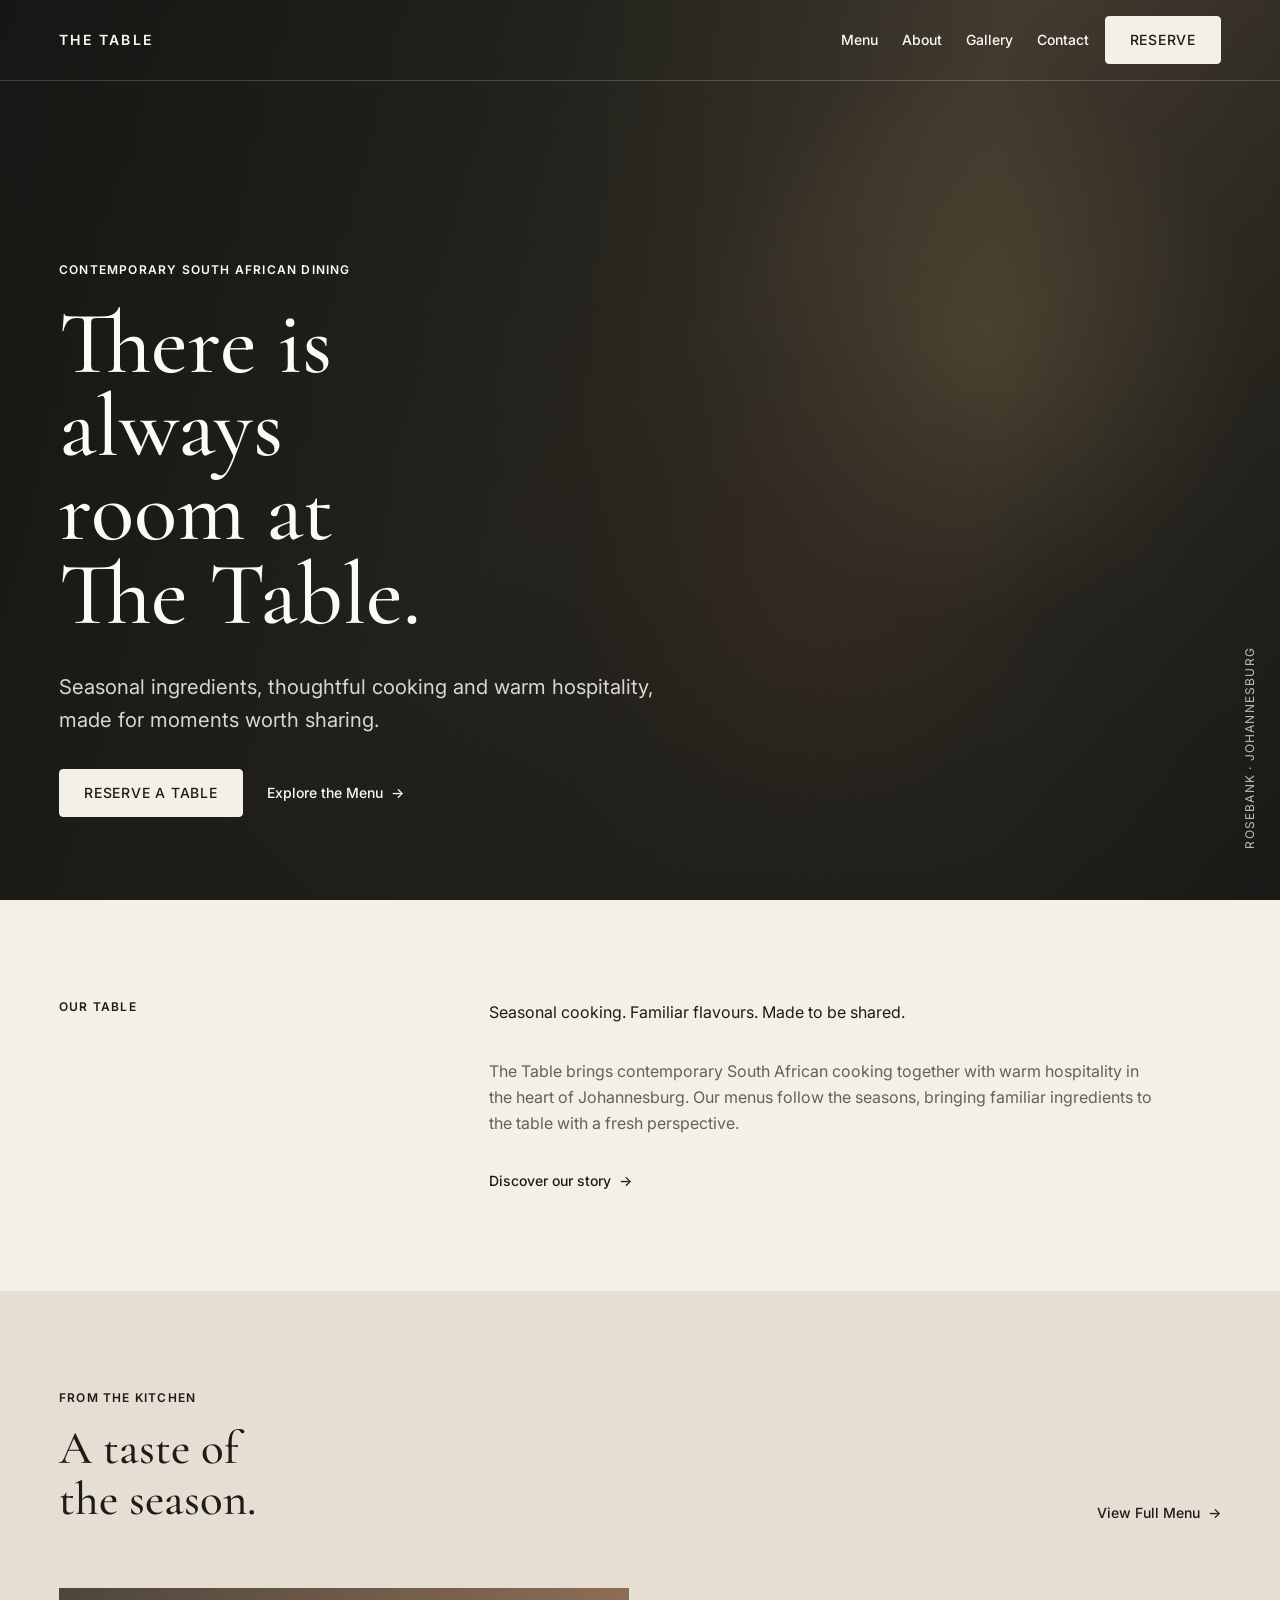
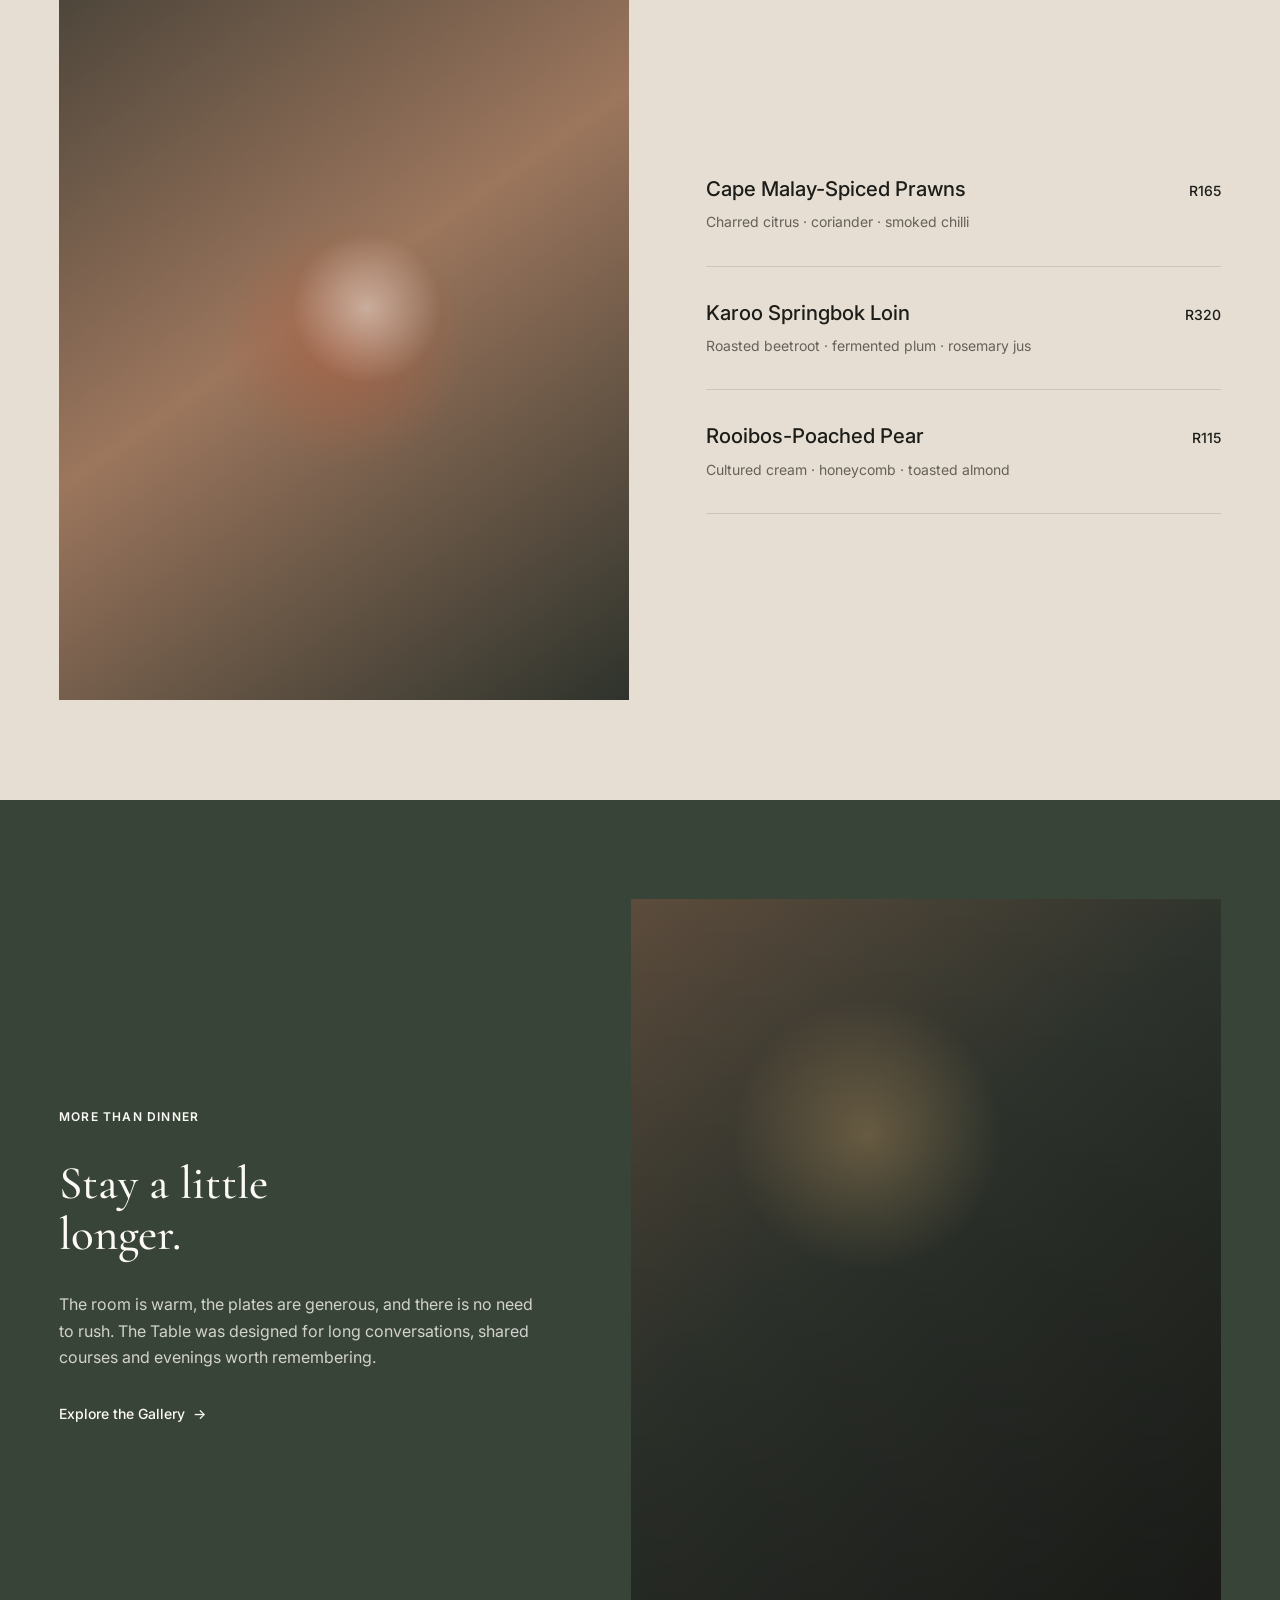
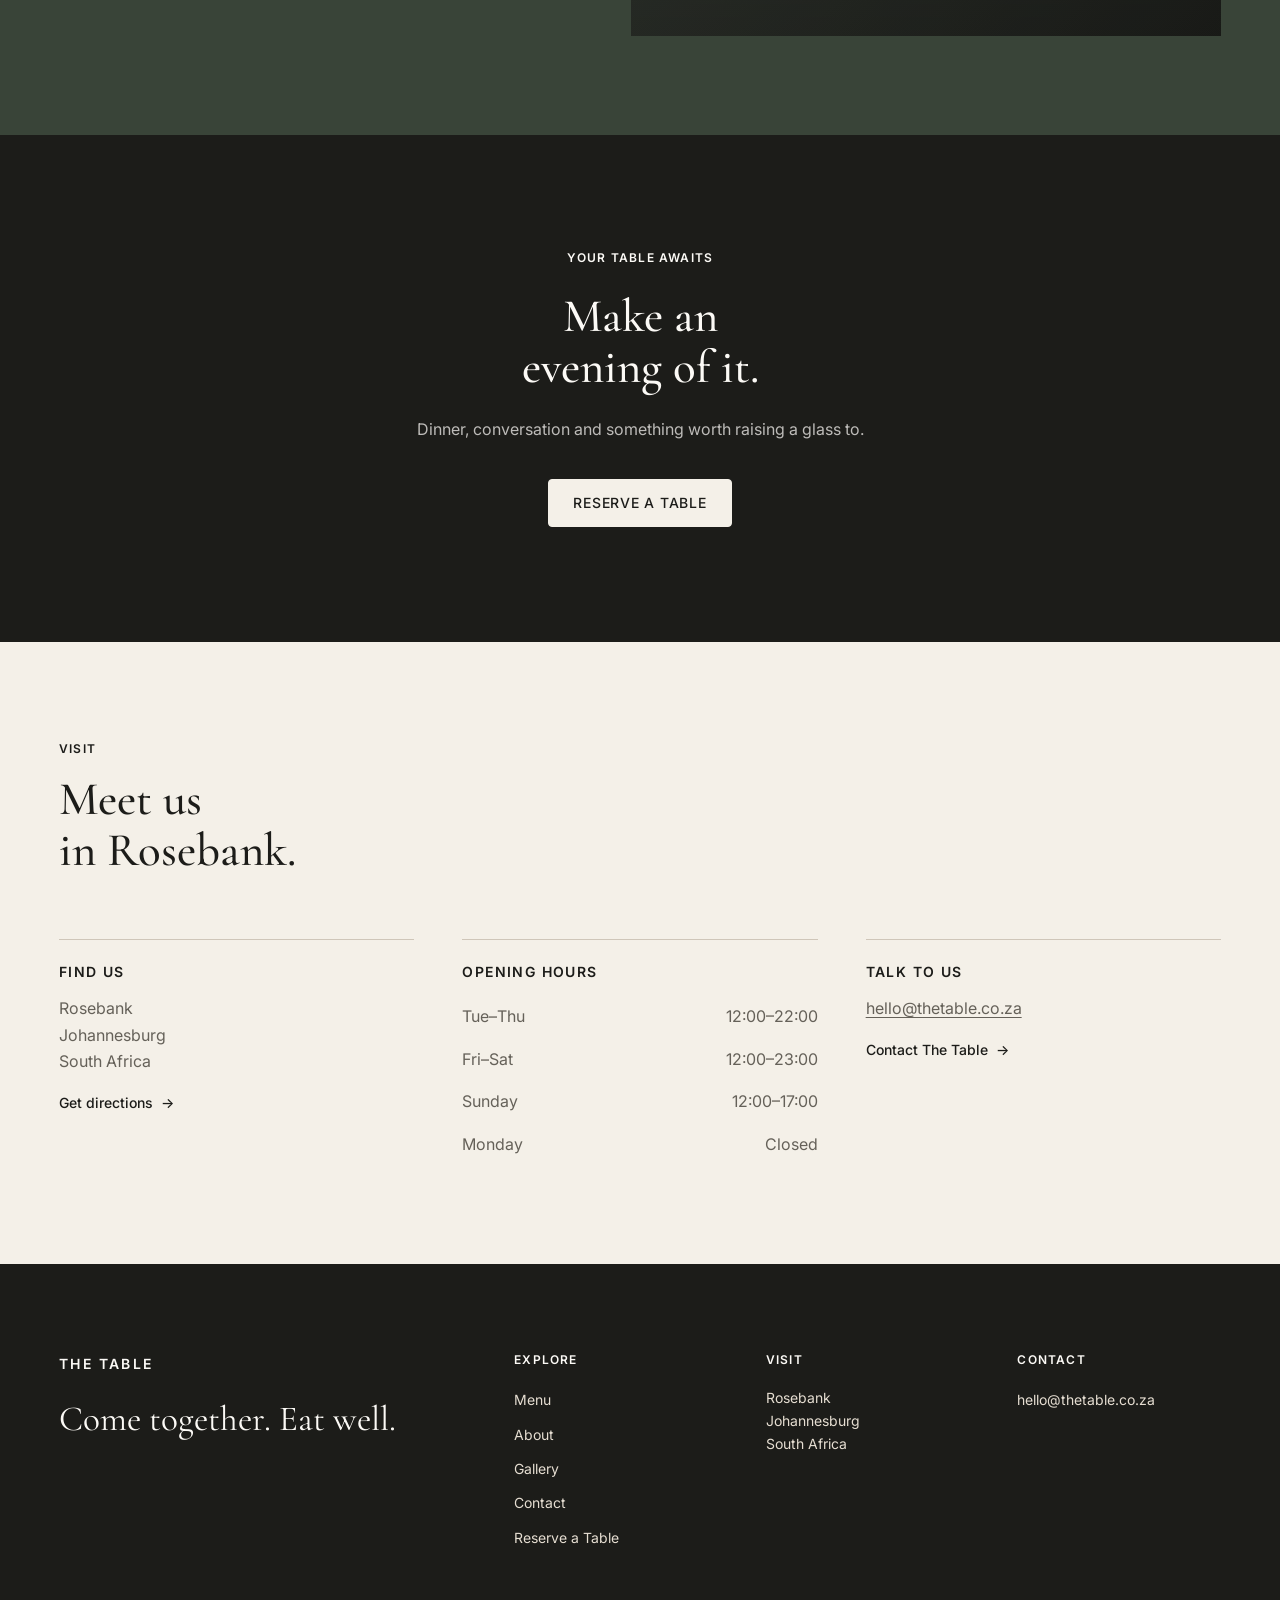
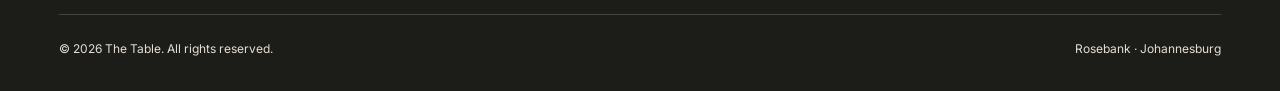
==== commit b331fb68: "repairs complete and this marks the end of V2" ====
--- a/index.html
+++ b/index.html
@@ -23,7 +23,7 @@
   <body>
     <a class="skip-link" href="#main-content">Skip to main content</a>
 
-    <header class="site-header site-header--overlay">
+    <header class="site-header site-header--overlay site-header--overlay-active" data-site-header>
       <div class="container site-header__inner">
         <a class="site-header__brand" href="index.html" aria-label="The Table home">THE TABLE</a>
 
@@ -40,8 +40,8 @@
           <a class="button button--primary" href="reservations.html">Reserve</a>
         </div>
 
-        <details class="mobile-nav">
-          <summary class="mobile-nav__toggle" aria-label="Open site menu">
+        <details class="mobile-nav" data-mobile-nav>
+          <summary class="mobile-nav__toggle" data-mobile-nav-toggle aria-label="Open site menu" aria-expanded="false" aria-controls="mobile-navigation-panel">
             <span class="mobile-nav__toggle-label mobile-nav__toggle-label--menu">Menu</span>
             <span class="mobile-nav__toggle-label mobile-nav__toggle-label--close">Close</span>
             <span class="mobile-nav__icon" aria-hidden="true">
@@ -50,7 +50,7 @@
             </span>
           </summary>
 
-          <div class="mobile-nav__panel">
+          <div class="mobile-nav__panel" id="mobile-navigation-panel" data-mobile-nav-panel aria-hidden="true">
             <div class="mobile-nav__panel-inner">
               <a class="mobile-nav__brand" href="index.html">THE TABLE</a>
 
@@ -128,7 +128,7 @@
             <p class="eyebrow">Our Table</p>
           </div>
 
-          <div class="home-intro__content">
+          <div class="home-intro__content data-reveal>
             <h2 id="home-intro-title">Seasonal cooking. Familiar flavours. Made to be shared.</h2>
             <p>The Table brings contemporary South African cooking together with warm hospitality in the heart of Johannesburg. Our menus follow the seasons, bringing familiar ingredients to the table with a fresh perspective.</p>
             <a class="text-link" href="about.html">
@@ -203,7 +203,7 @@
             </a>
           </div>
 
-          <figure class="home-atmosphere__media">
+          <figure class="home-atmosphere__media" data-reveal>
             <div class="home-atmosphere__media-surface" aria-hidden="true"></div>
           </figure>
         </div>
@@ -225,7 +225,7 @@
             <h2 id="home-visit-title">Meet us in Rosebank.</h2>
           </div>
 
-          <div class="home-visit__grid">
+          <div class="home-visit__grid" data-reveal>
             <div class="home-visit__block">
               <h3>Find us</h3>
               <address>
@@ -264,7 +264,6 @@
             <div class="home-visit__block">
               <h3>Talk to us</h3>
               <a href="mailto:hello@thetable.co.za">hello@thetable.co.za</a>
-              <p>Phone number to be confirmed</p>
               <a class="text-link" href="contact.html">
                 Contact The Table
                 <span class="text-link__arrow" aria-hidden="true">→</span>
@@ -307,7 +306,6 @@
             <p class="site-footer__heading">Contact</p>
             <ul class="site-footer__list" role="list">
               <li><a class="site-footer__link" href="mailto:hello@thetable.co.za">hello@thetable.co.za</a></li>
-              <li><span class="site-footer__text">Phone number to be confirmed</span></li>
             </ul>
           </div>
         </div>
@@ -318,5 +316,6 @@
         </div>
       </div>
     </footer>
+    <script type="module" src="js/main.js"></script>
   </body>
 </html>
--- a/css/components.css
+++ b/css/components.css
@@ -147,76 +147,6 @@
 .text-link:hover .text-link__arrow {
   transform: translateX(0.25rem);
 }
-
-/* Foundation page shell */
-.foundation-placeholder {
-  display: grid;
-  min-height: 50vh;
-  place-items: center;
-  padding-block: var(--section-space);
-}
-
-.foundation-placeholder__inner {
-  width: min(100% - (2 * var(--page-gutter)), var(--container-reading));
-}
-
-.foundation-placeholder__copy {
-  margin-top: var(--space-lg);
-  color: var(--color-ink-soft);
-}
-
-
-/* Shared forms */
-.form-field {
-  display: grid;
-  gap: var(--space-xs);
-}
-
-.form-field label {
-  font-size: var(--text-xs);
-  font-weight: 600;
-  letter-spacing: var(--tracking-label);
-  text-transform: uppercase;
-}
-
-.form-field input,
-.form-field select,
-.form-field textarea {
-  width: 100%;
-  color: var(--color-ink);
-  background: var(--color-white-soft);
-  border: var(--border-default);
-  border-radius: var(--radius-md);
-}
-
-.form-field input,
-.form-field select {
-  min-height: 3.5rem;
-  padding-inline: var(--space-md);
-}
-
-.form-field textarea {
-  min-height: 10rem;
-  padding: var(--space-md);
-}
-
-.form-field input:focus,
-.form-field select:focus,
-.form-field textarea:focus {
-  border-color: var(--color-brand);
-}
-
-.form-field__help {
-  color: var(--color-ink-soft);
-  font-size: var(--text-sm);
-}
-
-.button:disabled,
-.button[aria-disabled="true"] {
-  cursor: not-allowed;
-  opacity: 0.55;
-}
-
 
 /* Native mobile navigation */
 .site-nav--desktop,
@@ -521,3 +451,339 @@
     grid-template-columns: minmax(14rem, 2fr) repeat(3, minmax(9rem, 1fr));
   }
 }
+
+
+/* V2.1 JavaScript navigation enhancement */
+body.nav-open {
+  overflow: hidden;
+}
+
+.js .mobile-nav__panel[aria-hidden="true"] {
+  visibility: hidden;
+}
+
+.js .mobile-nav__panel[aria-hidden="false"] {
+  visibility: visible;
+}
+
+.js .mobile-nav__toggle[aria-expanded="true"] {
+  color: var(--color-white-soft);
+}
+
+@media (min-width: 48rem) {
+  body.nav-open {
+    overflow: auto;
+  }
+}
+
+
+/* V2.2 sticky/scrolled header enhancement */
+.js .site-header[data-site-header] {
+  position: sticky;
+  top: 0;
+  width: 100%;
+  transition:
+    color var(--duration-standard) var(--ease-standard),
+    background-color var(--duration-standard) var(--ease-standard),
+    border-color var(--duration-standard) var(--ease-standard);
+}
+
+.js .site-header--overlay.site-header--overlay-active {
+  position: absolute;
+  top: 0;
+  right: 0;
+  left: 0;
+  color: var(--color-white-soft);
+  background: transparent;
+  border-bottom-color: rgba(244, 240, 232, 0.2);
+}
+
+.js .site-header--scrolled {
+  position: sticky;
+  top: 0;
+  color: var(--color-ink);
+  background: color-mix(in srgb, var(--color-canvas) 96%, transparent);
+  border-bottom-color: var(--color-border);
+  backdrop-filter: blur(10px);
+}
+
+.js .site-header--scrolled .site-header__brand,
+.js .site-header--scrolled .site-nav__link {
+  color: var(--color-ink);
+}
+
+.js .site-header--scrolled .button--primary {
+  color: var(--color-white-soft);
+  background: var(--color-brand);
+  border-color: var(--color-brand);
+}
+
+.js .site-header--scrolled .button--primary:hover {
+  background: var(--color-brand-hover);
+  border-color: var(--color-brand-hover);
+}
+
+@media (prefers-reduced-motion: reduce) {
+  .js .site-header[data-site-header] {
+    transition: none;
+  }
+}
+
+
+/* V2.3 shared form validation states */
+.form-field--error input,
+.form-field--error select,
+.form-field--error textarea {
+  border-color: var(--color-error);
+}
+
+.form-field__error {
+  margin-top: var(--space-2xs);
+  color: var(--color-error);
+  font-size: var(--text-sm);
+  line-height: var(--line-interface);
+}
+
+.form-status {
+  padding: var(--space-md);
+  font-size: var(--text-sm);
+  line-height: var(--line-interface);
+  border-left: 3px solid var(--color-border);
+  background: color-mix(in srgb, var(--color-surface) 48%, var(--color-canvas));
+}
+
+.form-status[data-status="error"] {
+  color: var(--color-error);
+  border-left-color: var(--color-error);
+}
+
+.form-status[data-status="success"] {
+  color: var(--color-success);
+  border-left-color: var(--color-success);
+}
+
+.form-status[data-status="info"] {
+  color: var(--color-ink-soft);
+  border-left-color: var(--color-brand);
+}
+
+
+/* V2.6 gallery lightbox */
+body.lightbox-open {
+  overflow: hidden;
+}
+
+.gallery-item[data-gallery-item] {
+  cursor: zoom-in;
+}
+
+.gallery-item[data-gallery-item]:focus-visible {
+  outline: 2px solid var(--color-brand);
+  outline-offset: 4px;
+}
+
+.lightbox {
+  width: 100%;
+  max-width: none;
+  height: 100%;
+  max-height: none;
+  margin: 0;
+  padding: 0;
+  color: var(--color-white-soft);
+  background: var(--color-ink);
+  border: 0;
+}
+
+.lightbox::backdrop {
+  background: rgba(28, 28, 25, 0.92);
+}
+
+.lightbox__shell {
+  display: grid;
+  min-height: 100dvh;
+  grid-template-rows: auto 1fr auto;
+  gap: var(--space-lg);
+  padding:
+    max(var(--space-lg), env(safe-area-inset-top))
+    var(--page-gutter)
+    max(var(--space-lg), env(safe-area-inset-bottom));
+}
+
+.lightbox__topbar,
+.lightbox__footer {
+  display: grid;
+  gap: var(--space-md);
+  align-items: center;
+}
+
+.lightbox__topbar {
+  grid-template-columns: 1fr auto;
+}
+
+.lightbox__counter {
+  color: var(--color-surface);
+  font-size: var(--text-xs);
+  font-weight: 600;
+  letter-spacing: var(--tracking-label);
+}
+
+.lightbox__close,
+.lightbox__nav {
+  min-height: 2.75rem;
+  padding: 0;
+  color: var(--color-white-soft);
+  background: transparent;
+  cursor: pointer;
+}
+
+.lightbox__close {
+  font-size: var(--text-xs);
+  font-weight: 600;
+  letter-spacing: var(--tracking-label);
+  text-transform: uppercase;
+}
+
+.lightbox__media {
+  display: grid;
+  width: min(100%, 72rem);
+  min-height: min(60vh, 42rem);
+  place-self: center;
+  place-items: center;
+  padding: var(--space-xl);
+  color: var(--color-white-soft);
+  text-align: center;
+  background:
+    linear-gradient(145deg, rgba(244, 240, 232, 0.04), rgba(57, 68, 56, 0.62)),
+    var(--color-brand);
+}
+
+.lightbox__media::after {
+  content: attr(aria-label);
+  font-family: var(--font-display);
+  font-size: var(--text-h3);
+  line-height: var(--line-heading);
+}
+
+.lightbox__media {
+  font-size: 0;
+}
+
+.lightbox__footer {
+  grid-template-columns: auto minmax(0, 1fr) auto;
+}
+
+.lightbox__nav {
+  display: inline-flex;
+  align-items: center;
+  gap: var(--space-xs);
+  font-size: var(--text-sm);
+}
+
+.lightbox__caption {
+  justify-self: center;
+  max-width: 40rem;
+  color: var(--color-surface);
+  font-size: var(--text-sm);
+  text-align: center;
+}
+
+@media (max-width: 47.99rem) {
+  .lightbox__footer {
+    grid-template-columns: repeat(2, minmax(0, 1fr));
+  }
+
+  .lightbox__caption {
+    grid-column: 1 / -1;
+    grid-row: 1;
+  }
+
+  .lightbox__nav:last-child {
+    justify-self: end;
+  }
+}
+
+@media (prefers-reduced-motion: reduce) {
+  .gallery-item[data-gallery-item] {
+    scroll-behavior: auto;
+  }
+}
+
+
+/* V2.7 active Menu category state */
+.menu-categories__list a[data-menu-category-link] {
+  position: relative;
+  transition:
+    color var(--duration-standard) var(--ease-standard),
+    opacity var(--duration-standard) var(--ease-standard);
+}
+
+.menu-categories__list a[data-menu-category-link]::after {
+  content: "";
+  position: absolute;
+  right: 0;
+  bottom: 0.55rem;
+  left: 0;
+  height: 1px;
+  background: currentColor;
+  transform: scaleX(0);
+  transform-origin: right;
+  transition: transform var(--duration-standard) var(--ease-standard);
+}
+
+.menu-categories__list a[data-menu-category-link].is-active,
+.menu-categories__list a[data-menu-category-link][aria-current="true"] {
+  color: var(--color-brand);
+}
+
+.menu-categories__list a[data-menu-category-link].is-active::after,
+.menu-categories__list a[data-menu-category-link][aria-current="true"]::after {
+  transform: scaleX(1);
+  transform-origin: left;
+}
+
+@media (prefers-reduced-motion: reduce) {
+  .menu-categories__list a[data-menu-category-link],
+  .menu-categories__list a[data-menu-category-link]::after {
+    transition: none;
+  }
+}
+
+
+/* V2.8 restrained reveal motion */
+.js [data-reveal] {
+  opacity: 0;
+  transform: translateY(1rem);
+  transition:
+    opacity var(--duration-editorial) var(--ease-standard),
+    transform var(--duration-editorial) var(--ease-standard);
+}
+
+.js [data-reveal].is-revealed {
+  opacity: 1;
+  transform: translateY(0);
+}
+
+@media (prefers-reduced-motion: reduce) {
+  .js [data-reveal],
+  .js [data-reveal].is-revealed {
+    opacity: 1;
+    transform: none;
+    transition: none;
+  }
+}
+
+
+/* V2 acceptance hardening */
+[hidden] {
+  display: none !important;
+}
+
+.lightbox__close:focus-visible,
+.lightbox__nav:focus-visible {
+  outline: 2px solid var(--color-white-soft);
+  outline-offset: 4px;
+}
+
+.form-field--error label {
+  color: var(--color-error);
+}
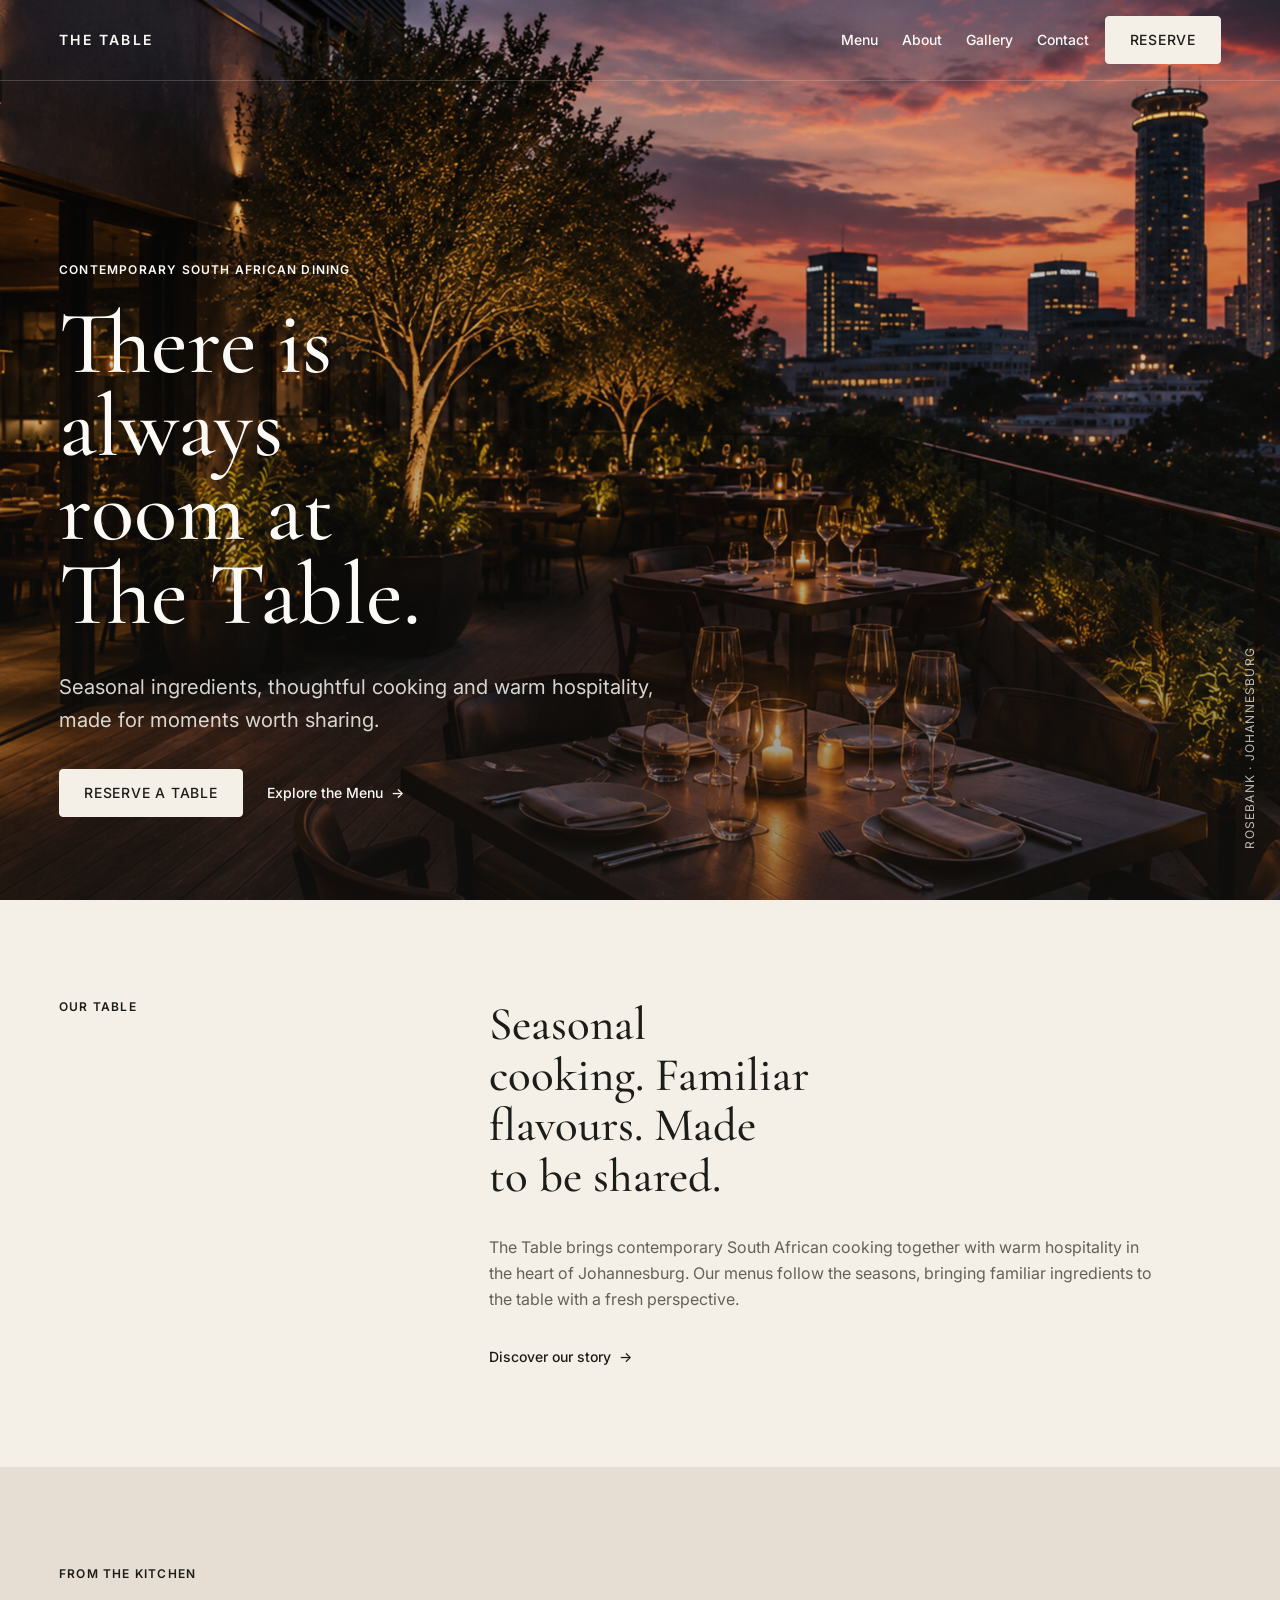
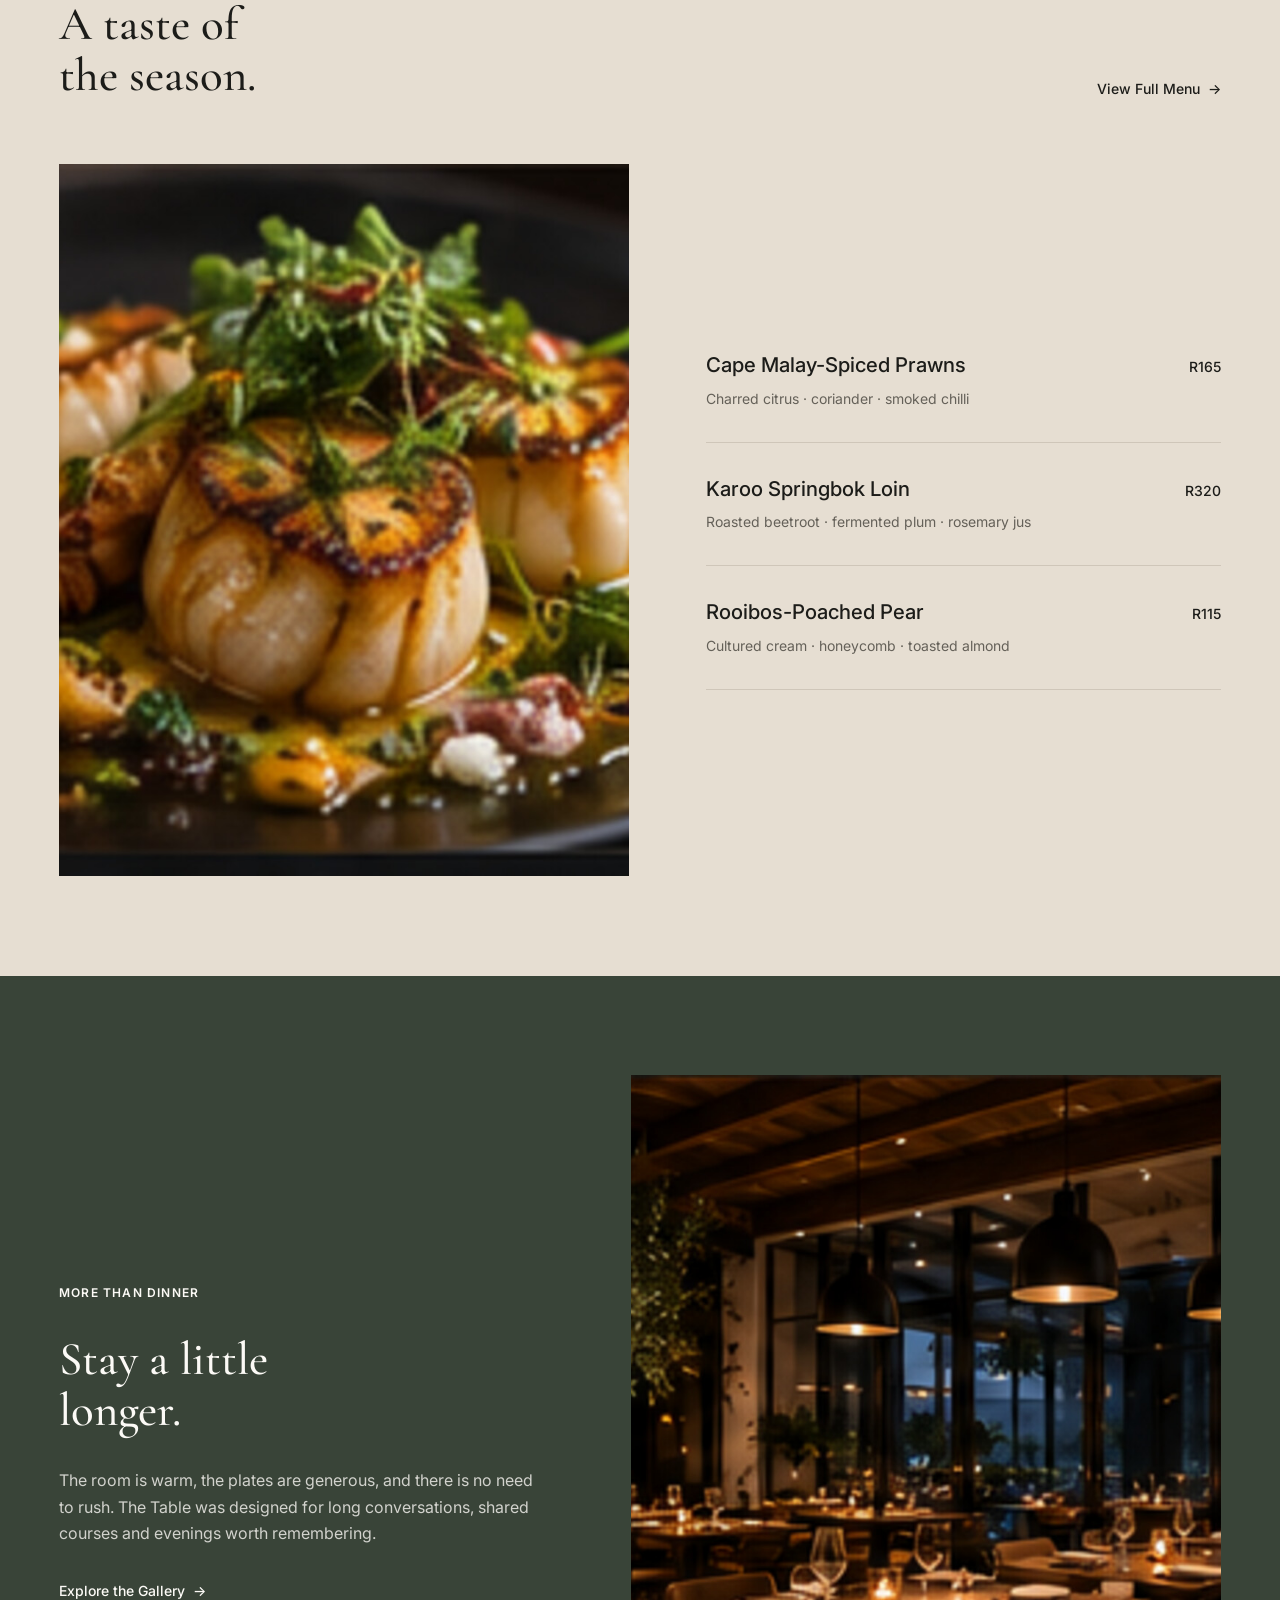
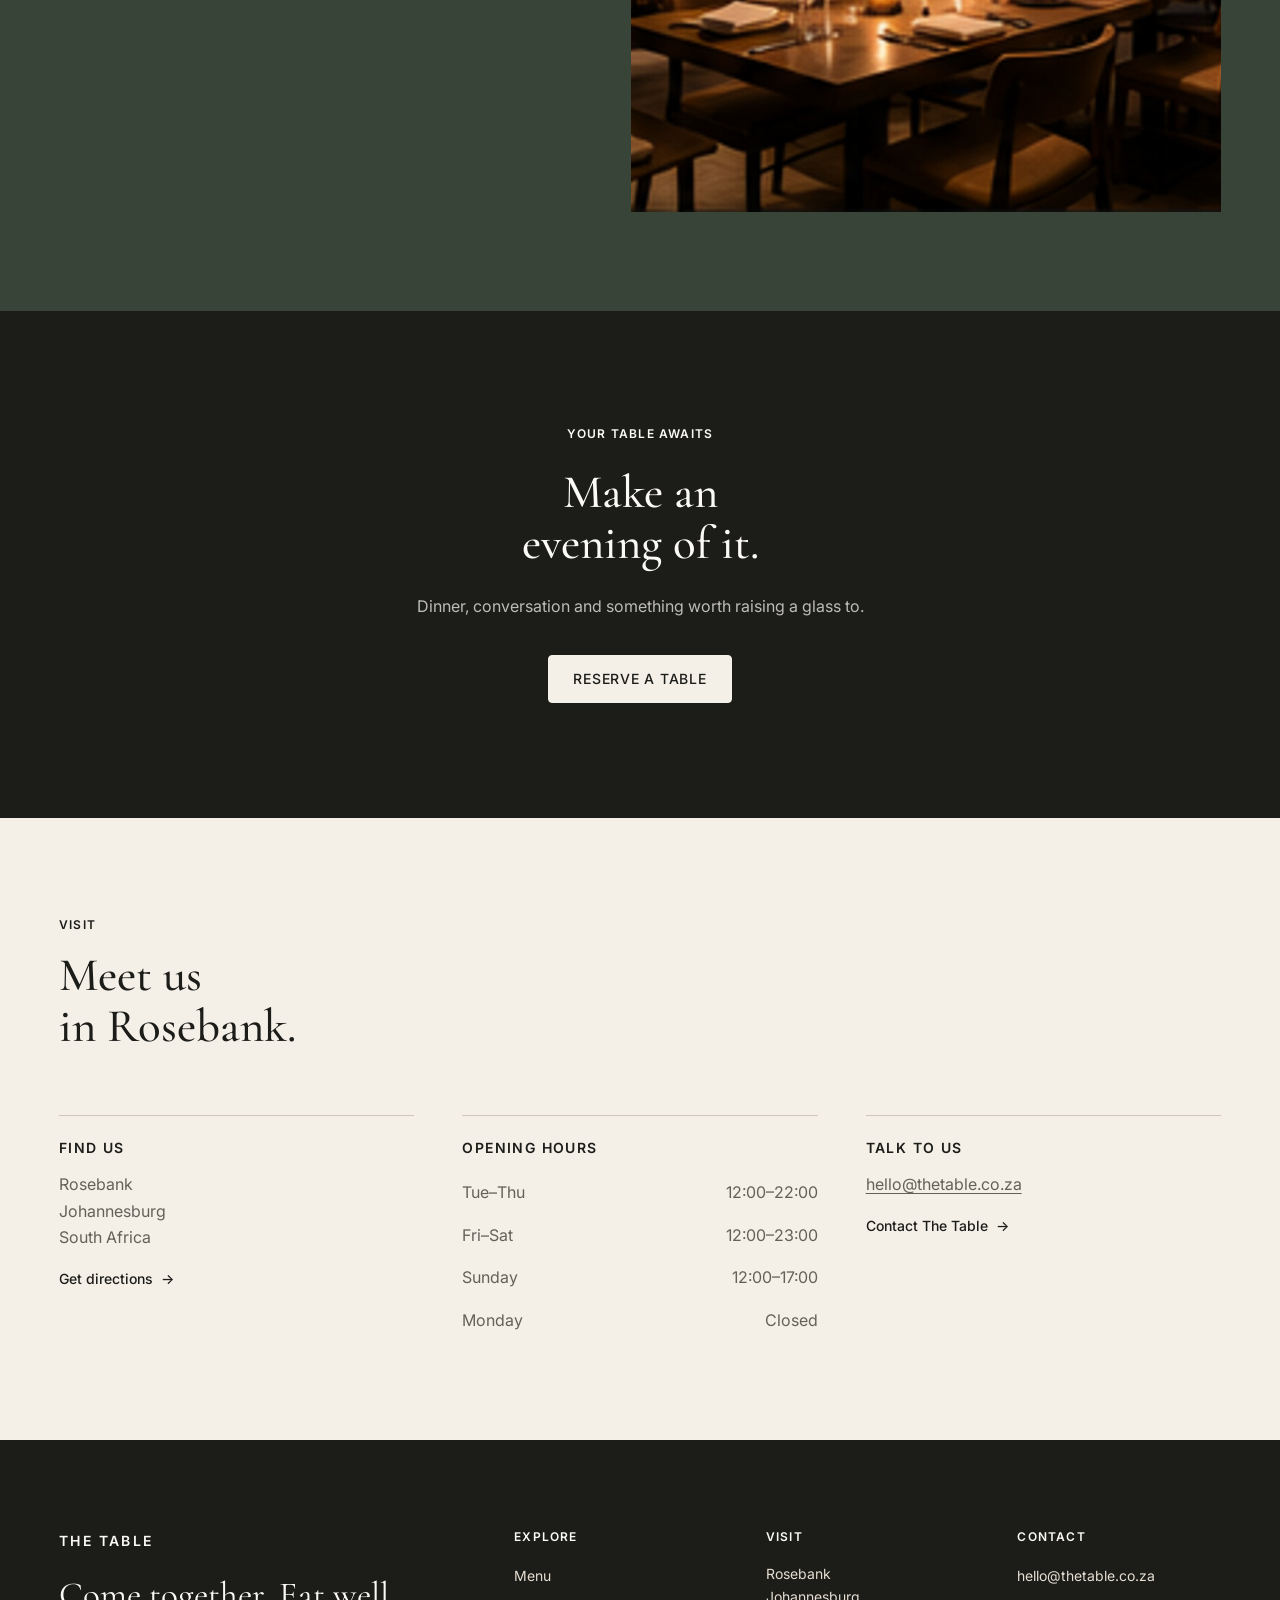
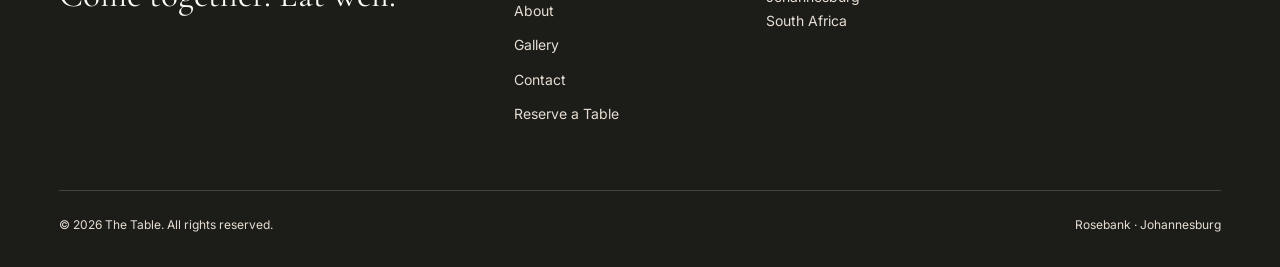
==== commit 3a547eaa: "Complete" ====
--- a/index.html
+++ b/index.html
@@ -103,7 +103,9 @@
 
     <main id="main-content">
       <section class="home-hero" aria-labelledby="home-hero-title">
-        <div class="home-hero__media" aria-hidden="true"></div>
+        <div class="home-hero__media" aria-hidden="true">
+          <img src="assets/images/home/home-hero.jpg" alt="" decoding="async">
+        </div>
         <div class="container home-hero__inner">
           <div class="home-hero__content">
             <p class="eyebrow home-hero__eyebrow">Contemporary South African Dining</p>
@@ -128,7 +130,7 @@
             <p class="eyebrow">Our Table</p>
           </div>
 
-          <div class="home-intro__content data-reveal>
+          <div class="home-intro__content" data-reveal>
             <h2 id="home-intro-title">Seasonal cooking. Familiar flavours. Made to be shared.</h2>
             <p>The Table brings contemporary South African cooking together with warm hospitality in the heart of Johannesburg. Our menus follow the seasons, bringing familiar ingredients to the table with a fresh perspective.</p>
             <a class="text-link" href="about.html">
@@ -154,7 +156,7 @@
 
           <div class="home-featured__layout">
             <figure class="home-featured__media">
-              <div class="home-featured__media-surface" aria-hidden="true"></div>
+              <img class="home-featured__media-surface" src="assets/images/home/home-featured-dish.jpg" alt="Cape Malay-spiced prawns finished with herbs and charred citrus" loading="lazy" decoding="async">
             </figure>
 
             <div class="home-featured__dishes">
@@ -204,7 +206,7 @@
           </div>
 
           <figure class="home-atmosphere__media" data-reveal>
-            <div class="home-atmosphere__media-surface" aria-hidden="true"></div>
+            <img class="home-atmosphere__media-surface" src="assets/images/home/home-atmosphere.jpg" alt="Warm dining room at The Table prepared for evening service" loading="lazy" decoding="async">
           </figure>
         </div>
       </section>
--- a/css/components.css
+++ b/css/components.css
@@ -644,29 +644,15 @@
 }
 
 .lightbox__media {
-  display: grid;
+  display: block;
   width: min(100%, 72rem);
-  min-height: min(60vh, 42rem);
+  max-height: min(68vh, 46rem);
   place-self: center;
-  place-items: center;
-  padding: var(--space-xl);
-  color: var(--color-white-soft);
-  text-align: center;
-  background:
-    linear-gradient(145deg, rgba(244, 240, 232, 0.04), rgba(57, 68, 56, 0.62)),
-    var(--color-brand);
-}
-
-.lightbox__media::after {
-  content: attr(aria-label);
-  font-family: var(--font-display);
-  font-size: var(--text-h3);
-  line-height: var(--line-heading);
-}
-
-.lightbox__media {
-  font-size: 0;
-}
+  object-fit: contain;
+  background: var(--color-ink);
+}
+
+
 
 .lightbox__footer {
   grid-template-columns: auto minmax(0, 1fr) auto;
@@ -787,3 +773,12 @@
 .form-field--error label {
   color: var(--color-error);
 }
+
+/* Gallery direct-file fallback */
+.lightbox.lightbox--fallback-open {
+  position: fixed;
+  inset: 0;
+  z-index: var(--z-modal);
+  display: block;
+  overflow: auto;
+}
--- a/css/pages/home.css
+++ b/css/pages/home.css
@@ -15,11 +15,15 @@
 .home-hero__media {
   position: absolute;
   inset: 0;
-  background:
-    linear-gradient(90deg, rgba(18, 20, 17, 0.9) 0%, rgba(18, 20, 17, 0.64) 45%, rgba(18, 20, 17, 0.24) 78%, rgba(18, 20, 17, 0.34) 100%),
-    radial-gradient(circle at 76% 38%, rgba(183, 150, 98, 0.38), transparent 25%),
-    radial-gradient(circle at 62% 67%, rgba(167, 98, 69, 0.28), transparent 24%),
-    linear-gradient(135deg, #263028 0%, #594b3b 48%, #181a16 100%);
+  overflow: hidden;
+}
+
+.home-hero__media img {
+  display: block;
+  width: 100%;
+  height: 100%;
+  object-fit: cover;
+  object-position: center;
 }
 
 .home-hero__media::after {
@@ -153,12 +157,12 @@
 }
 
 .home-featured__media-surface {
+  display: block;
+  width: 100%;
   aspect-ratio: 4 / 5;
   min-height: 24rem;
-  background:
-    radial-gradient(circle at 54% 45%, rgba(244, 240, 232, 0.5), transparent 15%),
-    radial-gradient(circle at 50% 50%, rgba(167, 98, 69, 0.78), transparent 27%),
-    linear-gradient(145deg, #4c453a 0%, #9c765d 45%, #2e332c 100%);
+  object-fit: cover;
+  object-position: center;
 }
 
 .home-featured__dishes {
@@ -240,12 +244,12 @@
 }
 
 .home-atmosphere__media-surface {
+  display: block;
+  width: 100%;
   aspect-ratio: 4 / 5;
   min-height: 25rem;
-  background:
-    linear-gradient(180deg, rgba(28, 28, 25, 0.08), rgba(28, 28, 25, 0.3)),
-    radial-gradient(circle at 40% 32%, rgba(183, 150, 98, 0.48), transparent 22%),
-    linear-gradient(140deg, #62503f 0%, #2f352e 42%, #171916 100%);
+  object-fit: cover;
+  object-position: center;
 }
 
 /* Reservation CTA */
